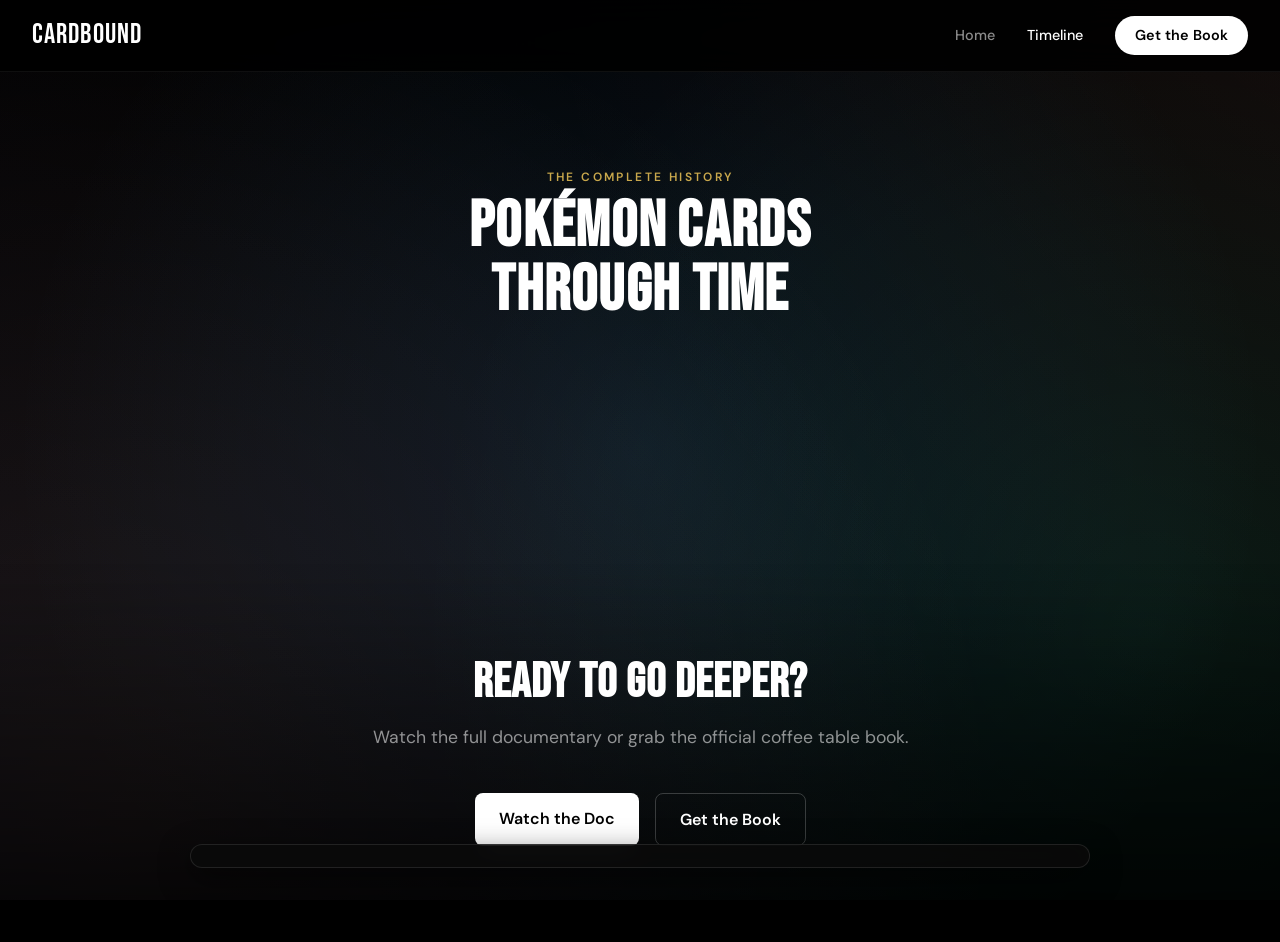
==== timeline.html @ 8494d3e8 "asd" ====
<!DOCTYPE html>
<html lang="en">

<head>
    <meta charset="UTF-8">
    <meta name="viewport" content="width=device-width, initial-scale=1.0">
    <title>Timeline — CardBound</title>
    <link rel="preconnect" href="https://fonts.googleapis.com">
    <link rel="preconnect" href="https://fonts.gstatic.com" crossorigin>
    <link
        href="https://fonts.googleapis.com/css2?family=Bebas+Neue&family=DM+Sans:ital,opsz,wght@0,9..40,300;0,9..40,400;0,9..40,500;0,9..40,600;1,9..40,400&display=swap"
        rel="stylesheet">
    <link rel="stylesheet" href="styles.css?v=9">
</head>

<body class="timeline-page">

    <nav class="site-nav site-nav--solid" id="site-nav">
        <a href="index.html" class="logo">CardBound</a>
        <div class="nav-links">
            <a href="index.html">Home</a>
            <a href="timeline.html" class="active">Timeline</a>
            <a href="index.html#book" class="nav-cta">Get the Book</a>
        </div>
    </nav>

    <main class="vt-main">
        <!-- Holographic Foil Background -->
        <div class="vt-holo-bg"></div>

        <header class="vt-hero">
            <p class="section-label">The Complete History</p>
            <h1 class="section-heading">Pokémon Cards<br>Through Time</h1>
        </header>

        <div class="vt-container">
            <!-- Content Container -->
            <div id="vt-content" class="vt-content">
                <!-- JS will inject Year Groups here -->
            </div>
        </div>

        <section class="vt-outro">
            <div class="section-inner" style="text-align: center;">
                <h2 class="section-heading" style="font-size: 3rem; margin-bottom: 1rem;">Ready to go deeper?</h2>
                <p class="section-desc" style="margin: 0 auto 2.5rem;">Watch the full documentary or grab the official
                    coffee table book.</p>
                <div style="display: flex; gap: 1rem; justify-content: center; flex-wrap: wrap;">
                    <a href="index.html#watch" class="vt-btn vt-btn-primary">Watch the Doc</a>
                    <a href="index.html#book" class="vt-btn vt-btn-ghost">Get the Book</a>
                </div>
            </div>
        </section>

        <!-- Fixed bottom HUD: year strip for quick navigation -->
        <div class="vt-hud" id="vt-hud">
            <div class="vt-year-nav" id="vt-year-strip"></div>
        </div>
    </main>

    <!-- Detail Modal -->
    <div class="vt-modal" id="vt-modal" aria-hidden="true" role="dialog" aria-modal="true">
        <div class="vt-modal-backdrop" id="vt-modal-close-bg"></div>
        <div class="vt-modal-content">
            <button class="vt-modal-close" id="vt-modal-close" aria-label="Close">
                <svg width="24" height="24" viewBox="0 0 24 24" fill="none" stroke="currentColor" stroke-width="2"
                    stroke-linecap="round">
                    <line x1="18" y1="6" x2="6" y2="18" />
                    <line x1="6" y1="6" x2="18" y2="18" />
                </svg>
            </button>
            <div class="vt-modal-body" id="vt-modal-body"></div>
        </div>
    </div>

    <script src="timeline.js?v=9"></script>
</body>

</html>
---- styles.css ----
/* ============================================
   CardBound — Shared Design System
   ============================================ */

:root {
    --bg-dark: #000000;
    --bg-elevated: #111111;
    --bg-card: rgba(255, 255, 255, 0.04);
    --bg-card-hover: rgba(255, 255, 255, 0.08);
    --text-primary: #ffffff;
    --text-muted: rgba(255, 255, 255, 0.55);
    --accent: #ffffff;
    --accent-warm: #c9a84c;
    --accent-warm-dim: rgba(201, 168, 76, 0.14);
    --accent-cool: #5b8fd4;
    --gray-100: #f5f5f5;
    --gray-300: #a3a3a3;
    --gray-500: #737373;
    --gray-700: #404040;
    --gray-900: #171717;
    --font-display: "Bebas Neue", sans-serif;
    --font-body: "DM Sans", -apple-system, BlinkMacSystemFont, sans-serif;
    --nav-height: 72px;
    --ease-out-expo: cubic-bezier(0.16, 1, 0.3, 1);
    --ease-in-out: cubic-bezier(0.65, 0, 0.35, 1);
    --line-offset: calc(5rem + 240px - 33px);
}

@media (max-width: 900px) {
    :root {
        --line-offset: 1rem;
    }
}

*,
*::before,
*::after {
    box-sizing: border-box;
    margin: 0;
    padding: 0;
}

html {
    scroll-behavior: smooth;
}

body {
    font-family: var(--font-body);
    background-color: var(--bg-dark);
    color: var(--text-primary);
    line-height: 1.6;
    overflow-x: hidden;
}

a {
    color: inherit;
    text-decoration: none;
}

img,
video {
    display: block;
    max-width: 100%;
}

/* ---- Navigation ---- */

.site-nav {
    position: fixed;
    top: 0;
    left: 0;
    right: 0;
    z-index: 100;
    height: var(--nav-height);
    padding: 0 2rem;
    display: flex;
    justify-content: space-between;
    align-items: center;
    background: transparent;
    transition: background 0.4s var(--ease-out-expo), backdrop-filter 0.4s;
}

.site-nav.scrolled,
.site-nav--solid {
    background: rgba(0, 0, 0, 0.85);
    backdrop-filter: blur(16px);
    border-bottom: 1px solid rgba(255, 255, 255, 0.06);
}

.logo {
    font-family: var(--font-display);
    font-size: 1.75rem;
    letter-spacing: 0.04em;
    color: var(--text-primary);
    transition: color 0.25s;
}

.logo:hover {
    color: var(--accent-warm);
}

.nav-links {
    display: flex;
    align-items: center;
    gap: 2rem;
}

.nav-links a {
    font-size: 0.9rem;
    font-weight: 500;
    color: var(--text-muted);
    transition: color 0.25s;
}

.nav-links a:hover,
.nav-links a.active {
    color: var(--text-primary);
}

.nav-cta {
    padding: 0.5rem 1.25rem !important;
    background: var(--accent);
    color: var(--bg-dark) !important;
    border-radius: 999px;
    font-weight: 600 !important;
    transition: transform 0.25s var(--ease-out-expo), box-shadow 0.25s !important;
}

.nav-cta:hover {
    transform: translateY(-2px);
    box-shadow: 0 8px 24px rgba(255, 255, 255, 0.15);
    color: var(--bg-dark) !important;
}

/* ---- Shared Section Styles ---- */

.section-inner {
    max-width: 1100px;
    margin: 0 auto;
    padding: 0 2rem;
}

.section-label {
    font-size: 0.75rem;
    font-weight: 600;
    letter-spacing: 0.2em;
    text-transform: uppercase;
    color: var(--accent-warm);
    margin-bottom: 0.75rem;
}

.section-heading {
    font-family: var(--font-display);
    font-size: clamp(2.5rem, 5vw, 4rem);
    letter-spacing: 0.02em;
    line-height: 1;
    margin-bottom: 1rem;
}

.section-desc {
    font-size: 1.1rem;
    color: var(--text-muted);
    max-width: 540px;
    line-height: 1.7;
}

/* ---- Footer ---- */

.site-footer {
    padding: 3rem 2rem;
    text-align: center;
    border-top: 1px solid rgba(255, 255, 255, 0.06);
    color: var(--text-muted);
    font-size: 0.85rem;
}

.footer-disclaimer {
    margin-top: 0.5rem;
    font-size: 0.75rem;
    opacity: 0.6;
}

/* ============================================
   HOME PAGE
   ============================================ */

/* ---- Hero ---- */

.hero {
    position: relative;
    height: 100vh;
    min-height: 600px;
    display: flex;
    align-items: center;
    justify-content: center;
    overflow: hidden;
}

.hero-video-wrap {
    position: absolute;
    inset: 0;
}

.hero-video {
    width: 100%;
    height: 100%;
    object-fit: cover;
}

.hero-video-overlay {
    position: absolute;
    inset: 0;
    background: linear-gradient(to bottom,
            rgba(0, 0, 0, 0.4) 0%,
            rgba(0, 0, 0, 0.55) 50%,
            rgba(0, 0, 0, 0.95) 100%);
}

.hero-content {
    position: relative;
    z-index: 2;
    text-align: center;
    padding: 0 2rem;
    max-width: 900px;
}

.hero-eyebrow {
    font-size: 0.8rem;
    font-weight: 600;
    letter-spacing: 0.25em;
    text-transform: uppercase;
    color: var(--accent-warm);
    margin-bottom: 1.5rem;
    opacity: 0;
    animation: fadeUp 1s var(--ease-out-expo) 0.3s forwards;
}

.hero-title {
    font-family: var(--font-display);
    font-size: clamp(3rem, 10vw, 7rem);
    line-height: 0.95;
    letter-spacing: 0.02em;
    margin-bottom: 1.5rem;
}

.hero-title-line {
    display: block;
    opacity: 0;
    transform: translateY(40px);
    animation: fadeUp 1s var(--ease-out-expo) forwards;
}

.hero-title-line:nth-child(1) {
    animation-delay: 0.5s;
}

.hero-title-line:nth-child(2) {
    animation-delay: 0.65s;
}

.hero-title-line:nth-child(3) {
    animation-delay: 0.8s;
}

.hero-title-accent {
    color: var(--text-primary);
    text-shadow: 0 0 80px rgba(201, 168, 76, 0.25);
}

.hero-title-sub {
    font-size: 0.55em;
    line-height: 1.1;
}


.scroll-hint {
    position: absolute;
    bottom: 2.5rem;
    left: 50%;
    transform: translateX(-50%);
    display: flex;
    flex-direction: column;
    align-items: center;
    gap: 0.75rem;
    color: var(--text-muted);
    font-size: 0.7rem;
    letter-spacing: 0.15em;
    text-transform: uppercase;
    opacity: 0;
    animation: fadeUp 1s var(--ease-out-expo) 1.4s forwards;
}

@keyframes fadeUp {
    to {
        opacity: 1;
        transform: translateY(0);
    }
}

@keyframes scrollPulse {

    0%,
    100% {
        opacity: 0.3;
        transform: scaleY(0.6);
    }

    50% {
        opacity: 1;
        transform: scaleY(1);
    }
}

/* ---- Watch Section ---- */

.watch-section {
    padding: 8rem 0;
    background: var(--bg-dark);
}

.watch-section .section-inner {
    text-align: center;
}

.watch-section .section-desc {
    margin: 0 auto 3.5rem;
}

.watch-buttons {
    display: flex;
    flex-wrap: wrap;
    justify-content: center;
    gap: 1.25rem;
}

.watch-btn {
    display: flex;
    align-items: center;
    gap: 1rem;
    padding: 1.25rem 2rem;
    min-width: 240px;
    background: var(--bg-card);
    border: 1px solid rgba(255, 255, 255, 0.08);
    border-radius: 16px;
    transition: transform 0.35s var(--ease-out-expo), background 0.35s, border-color 0.35s, box-shadow 0.35s, opacity 0.8s var(--ease-out-expo);
    opacity: 0;
    transform: translateY(30px);
}

.watch-btn.visible {
    opacity: 1;
    transform: translateY(0);
}

.watch-btn:hover {
    transform: translateY(-6px) scale(1.02);
    background: var(--bg-card-hover);
    border-color: rgba(255, 255, 255, 0.15);
    box-shadow: 0 20px 40px rgba(0, 0, 0, 0.4);
}

.watch-btn-icon {
    width: 44px;
    height: 44px;
    display: flex;
    align-items: center;
    justify-content: center;
    border-radius: 50%;
    font-size: 0.85rem;
    flex-shrink: 0;
}

.watch-btn-tubi .watch-btn-icon {
    background: #fa541c;
}

.watch-btn-amazon .watch-btn-icon {
    background: #ff9900;
    color: #111;
}

.watch-btn-youtube .watch-btn-icon {
    background: #ff0000;
}

.watch-btn-text {
    display: flex;
    flex-direction: column;
    align-items: flex-start;
    text-align: left;
}

.watch-btn-label {
    font-size: 0.75rem;
    color: var(--text-muted);
    text-transform: uppercase;
    letter-spacing: 0.1em;
}

.watch-btn-platform {
    font-family: var(--font-display);
    font-size: 1.75rem;
    letter-spacing: 0.04em;
    line-height: 1.1;
}

/* ---- Timeline Teaser ---- */

.timeline-teaser {
    position: relative;
    padding: 10rem 0;
    overflow: hidden;
}

.timeline-teaser-bg {
    position: absolute;
    inset: 0;
    background:
        radial-gradient(ellipse 80% 60% at 50% 50%, rgba(201, 168, 76, 0.06) 0%, transparent 70%),
        linear-gradient(135deg, var(--gray-900) 0%, var(--bg-dark) 100%);
}

.timeline-teaser-inner {
    position: relative;
    text-align: center;
}

.timeline-teaser .section-desc {
    margin: 0 auto 2.5rem;
}

.timeline-link {
    display: inline-flex;
    align-items: center;
    gap: 0.75rem;
    padding: 1rem 2.5rem;
    font-family: var(--font-display);
    font-size: 1.5rem;
    letter-spacing: 0.06em;
    color: var(--bg-dark);
    background: var(--accent-warm);
    border-radius: 999px;
    transition: transform 0.35s var(--ease-out-expo), box-shadow 0.35s;
    opacity: 0;
    transform: translateY(20px);
}

.timeline-link.visible {
    opacity: 1;
    transform: translateY(0);
}

.timeline-link:hover {
    transform: translateY(-4px) scale(1.03);
    box-shadow: 0 16px 48px rgba(201, 168, 76, 0.25);
}

.timeline-link svg {
    transition: transform 0.35s var(--ease-out-expo);
}

.timeline-link:hover svg {
    transform: translateX(4px);
}

/* ---- Book Section ---- */

.book-section {
    padding: 8rem 0;
    background: linear-gradient(to bottom, var(--bg-dark), var(--gray-900));
}

.book-inner {
    display: grid;
    grid-template-columns: 1fr 1fr;
    gap: 4rem;
    align-items: center;
}

.book-visual {
    position: relative;
    display: flex;
    justify-content: center;
    perspective: 800px;
}

.book-cover {
    position: relative;
    width: 280px;
    height: 380px;
    transform: rotateY(-8deg) rotateX(4deg);
    transform-style: preserve-3d;
    transition: transform 0.6s var(--ease-out-expo);
}

.book-visual:hover .book-cover {
    transform: rotateY(-4deg) rotateX(2deg) translateY(-8px);
}

.book-cover-spine {
    position: absolute;
    left: -12px;
    top: 0;
    width: 12px;
    height: 100%;
    background: linear-gradient(to right, var(--gray-700), var(--accent-warm));
    border-radius: 2px 0 0 2px;
    transform: rotateY(-90deg);
    transform-origin: right;
}

.book-cover-face {
    width: 100%;
    height: 100%;
    background: linear-gradient(145deg, var(--gray-900) 0%, var(--bg-dark) 100%);
    border: 1px solid rgba(255, 255, 255, 0.2);
    border-radius: 4px 8px 8px 4px;
    display: flex;
    flex-direction: column;
    justify-content: center;
    align-items: center;
    padding: 2rem;
    box-shadow: 20px 20px 60px rgba(0, 0, 0, 0.5);
}

.book-cover-label {
    font-size: 0.65rem;
    letter-spacing: 0.2em;
    text-transform: uppercase;
    color: var(--accent-warm);
    margin-bottom: 1rem;
}

.book-cover-title {
    font-family: var(--font-display);
    font-size: 3rem;
    color: var(--text-primary);
    letter-spacing: 0.04em;
    line-height: 1;
}

.book-cover-sub {
    margin-top: 0.5rem;
    font-size: 0.85rem;
    color: var(--text-muted);
    text-align: center;
}

.book-glow {
    position: absolute;
    width: 300px;
    height: 300px;
    background: radial-gradient(circle, rgba(201, 168, 76, 0.1) 0%, transparent 70%);
    pointer-events: none;
    z-index: -1;
}

.book-features {
    list-style: none;
    margin: 1.5rem 0 2rem;
}

.book-features li {
    position: relative;
    padding-left: 1.5rem;
    margin-bottom: 0.6rem;
    color: var(--text-muted);
    font-size: 0.95rem;
}

.book-features li::before {
    content: "◆";
    position: absolute;
    left: 0;
    color: var(--accent-warm);
    font-size: 0.6rem;
    top: 0.35rem;
}

.book-cta {
    display: inline-flex;
    align-items: center;
    gap: 0.5rem;
    padding: 1rem 2rem;
    background: transparent;
    border: 2px solid var(--accent);
    color: var(--accent);
    border-radius: 999px;
    font-weight: 600;
    font-size: 1rem;
    transition: background 0.3s, color 0.3s, transform 0.35s var(--ease-out-expo);
}

.book-cta:hover {
    background: var(--accent);
    color: var(--bg-dark);
    transform: translateY(-3px);
}

.book-note {
    margin-top: 1rem;
    font-size: 0.75rem;
    color: var(--text-muted);
    opacity: 0.5;
    font-style: italic;
}

/* Reveal animations (home) */
.reveal {
    opacity: 0;
    transform: translateY(40px);
    transition: opacity 0.8s var(--ease-out-expo), transform 0.8s var(--ease-out-expo);
}

.reveal.visible {
    opacity: 1;
    transform: translateY(0);
}


/* ============================================
   VERTICAL TIMELINE PAGE — v10 Rewrite
   ============================================ */

.vt-main {
    background: var(--bg-dark);
    color: var(--text-primary);
    min-height: 100vh;
    padding-top: var(--nav-height);
    position: relative;
}

/* Holographic Foil Background */
.vt-holo-bg {
    position: fixed;
    top: 0; left: 0; right: 0; bottom: 0;
    z-index: 0;
    pointer-events: none;
    background-color: var(--bg-dark);
    overflow: hidden;
}

.vt-holo-bg::before,
.vt-holo-bg::after {
    content: '';
    position: absolute;
    width: 200%;
    height: 200%;
    top: -50%;
    left: -50%;
    background-image: 
        radial-gradient(circle at 50% 50%, rgba(77, 166, 255, 0.12) 0%, transparent 40%),
        radial-gradient(circle at 80% 20%, rgba(255, 107, 107, 0.08) 0%, transparent 35%),
        radial-gradient(circle at 20% 80%, rgba(144, 107, 255, 0.1) 0%, transparent 45%);
    animation: holoSpin 30s linear infinite;
    mix-blend-mode: screen;
}

.vt-holo-bg::after {
    background-image: 
        radial-gradient(circle at 30% 70%, rgba(255, 217, 102, 0.08) 0%, transparent 40%),
        radial-gradient(circle at 70% 60%, rgba(77, 255, 200, 0.1) 0%, transparent 35%);
    animation: holoSpinReverse 25s linear infinite;
}

@keyframes holoSpin {
    0% { transform: rotate(0deg); }
    100% { transform: rotate(360deg); }
}

@keyframes holoSpinReverse {
    0% { transform: rotate(360deg); }
    100% { transform: rotate(0deg); }
}

.vt-hero {
    text-align: center;
    padding: 6rem 1rem 4rem;
    position: relative;
    z-index: 1;
}

.vt-hero .section-label {
    margin-bottom: 0.5rem;
}

.vt-hero .section-heading {
    margin-bottom: 1rem;
}

.vt-container {
    max-width: 1200px;
    margin: 0 auto;
    position: relative;
    padding-bottom: 8rem;
    padding-top: 2rem;
}

/* ---- Timeline Layout: Sticky Rail ---- */
.vt-content {
    display: flex;
    flex-direction: column;
    gap: 8rem;
    position: relative;
    z-index: 1;
    padding: 0 1rem;
}

.vt-content::before {
    content: '';
    position: absolute;
    left: calc(1rem + 240px + 2rem);
    top: 0;
    bottom: 0;
    width: 6px;
    background: var(--accent-cool);
    border-radius: 10px;
    box-shadow: 0 0 12px rgba(91, 143, 212, 0.6);
    opacity: 0.7;
}

@media (max-width: 900px) {
    .vt-content::before {
        display: none;
    }
}

.vt-year-section {
    display: grid;
    grid-template-columns: 240px 1fr;
    gap: 4rem;
    position: relative;
}

@media (max-width: 900px) {
    .vt-year-section {
        grid-template-columns: 1fr;
        gap: 2rem;
    }
}

.vt-year-rail {
    position: relative;
}

.vt-year-sticky {
    position: sticky;
    top: calc(var(--nav-height) + 40px);
    display: inline-flex;
    align-items: center;
}

.vt-year-title {
    font-family: var(--font-display);
    font-size: clamp(4rem, 8vw, 6rem);
    color: var(--accent-warm);
    line-height: 1;
    margin: 0;
    text-shadow: 0 0 30px rgba(201, 168, 76, 0.2);
}

@media (max-width: 900px) {
    .vt-year-sticky {
        top: var(--nav-height);
        background: rgba(0, 0, 0, 0.85);
        backdrop-filter: blur(12px);
        -webkit-backdrop-filter: blur(12px);
        padding: 1rem 0;
        width: 100%;
        z-index: 10;
        border-bottom: 1px solid rgba(255, 255, 255, 0.1);
    }

    .vt-year-title {
        font-size: 3rem;
    }
}

.vt-events-list {
    display: flex;
    flex-direction: column;
    gap: 2.5rem;
    position: relative;
}

.vt-event-row {
    position: relative;
    display: flex;
    flex-direction: column;
    gap: 0.75rem;
}

.vt-event-date-col {
    padding-bottom: 0.25rem;
}

.vt-event-date {
    display: inline-block;
    color: var(--text-primary);
    font-size: 0.85rem;
    font-weight: 600;
    letter-spacing: 0.15em;
    text-transform: uppercase;
    background: rgba(255, 255, 255, 0.1);
    padding: 0.35rem 0.85rem;
    border-radius: 999px;
    border: 1px solid rgba(255, 255, 255, 0.15);
}

.vt-event-card-col {
    position: relative;
}

/* Event Connector Dot */
.vt-event-row::before {
    content: '';
    position: absolute;
    left: calc(-2rem - 4px);
    /* Align with the 6px line (center is at -2rem + 3px) */
    top: 0.9rem;
    width: 14px;
    height: 14px;
    background: var(--bg-dark);
    border: 3px solid var(--accent-cool);
    border-radius: 50%;
    z-index: 2;
    transition: all 0.3s var(--ease-out-expo);
    box-shadow: 0 0 10px var(--accent-cool);
}

.vt-event-row:hover::before {
    background: var(--accent-cool);
    box-shadow: 0 0 15px var(--accent-cool);
    transform: scale(1.3);
}

@media (max-width: 900px) {
    .vt-event-row::before {
        display: block;
        left: calc(-2rem + 1rem - 4px);
    }
}

/* The Card */
.vt-card {
    background: transparent;
    border: none;
    padding: 0;
    transition: all 0.4s var(--ease-out-expo);
    cursor: pointer;
    display: flex;
    align-items: flex-start;
    gap: 2rem;
}

.vt-card:hover {
    transform: translateX(10px);
}

.vt-card-icon {
    font-size: 3.5rem;
    flex-shrink: 0;
    transition: transform 0.4s var(--ease-out-expo);
    line-height: 1;
}

.vt-card:hover .vt-card-icon {
    transform: scale(1.1) rotate(5deg);
}

.vt-card-info {
    display: flex;
    flex-direction: column;
    width: 100%;
    max-width: 500px;
}

.vt-card-title {
    font-family: var(--font-display);
    font-size: 2.2rem;
    margin: 0 0 0.25rem 0;
    color: #fff;
    line-height: 1.1;
}

.vt-card-tag {
    color: var(--accent-warm);
    font-size: 0.75rem;
    text-transform: uppercase;
    letter-spacing: 0.1em;
    font-weight: 600;
    margin-bottom: 0.75rem;
}

.vt-card-desc {
    color: var(--text-muted);
    line-height: 1.6;
    font-size: 1.05rem;
    margin: 0;
    display: -webkit-box;
    -webkit-line-clamp: 3;
    -webkit-box-orient: vertical;
    overflow: hidden;
}

.vt-outro {
    padding: 6rem 1rem;
    position: relative;
    z-index: 2;
    background: linear-gradient(to top, rgba(0, 0, 0, 0.8), transparent);
}

.vt-btn {
    display: inline-block;
    padding: 0.8rem 1.5rem;
    border-radius: 8px;
    font-weight: 600;
    text-decoration: none;
    transition: all 0.3s;
}

.vt-btn-primary {
    background: #fff;
    color: #000;
}

.vt-btn-primary:hover {
    background: var(--accent-warm);
}

.vt-btn-ghost {
    background: transparent;
    color: #fff;
    border: 1px solid rgba(255, 255, 255, 0.2);
}

.vt-btn-ghost:hover {
    background: rgba(255, 255, 255, 0.1);
}

/* Modals */
.vt-modal {
    position: fixed;
    top: 0;
    left: 0;
    right: 0;
    bottom: 0;
    z-index: 1000;
    display: flex;
    align-items: center;
    justify-content: center;
    opacity: 0;
    pointer-events: none;
    transition: opacity 0.4s;
}

.vt-modal.open {
    opacity: 1;
    pointer-events: auto;
}

.vt-modal-backdrop {
    position: absolute;
    top: 0;
    left: 0;
    right: 0;
    bottom: 0;
    background: rgba(0, 0, 0, 0.8);
    backdrop-filter: blur(15px);
    -webkit-backdrop-filter: blur(15px);
}

.vt-modal-content {
    position: relative;
    background: var(--bg-dark);
    border: 1px solid rgba(255, 255, 255, 0.1);
    border-radius: 20px;
    width: 90%;
    max-width: 800px;
    max-height: 90vh;
    overflow-y: auto;
    padding: 3rem;
    box-shadow: 0 25px 50px rgba(0, 0, 0, 0.5);
    transform: scale(0.95) translateY(20px);
    transition: all 0.4s var(--ease-out-expo);
}

.vt-modal.open .vt-modal-content {
    transform: scale(1) translateY(0);
}

.vt-modal-close {
    position: absolute;
    top: 1.5rem;
    right: 1.5rem;
    background: rgba(255, 255, 255, 0.1);
    border: none;
    color: #fff;
    width: 40px;
    height: 40px;
    border-radius: 50%;
    display: flex;
    align-items: center;
    justify-content: center;
    cursor: pointer;
    transition: all 0.3s;
}

.vt-modal-close:hover {
    background: rgba(255, 255, 255, 0.2);
    transform: rotate(90deg);
}

.vt-modal-body {
    display: flex;
    flex-direction: column;
    gap: 2rem;
}

/* Modal inner grid (similar to old timeline) */
.vt-modal-grid {
    display: grid;
    grid-template-columns: 340px 1fr;
    gap: 4rem;
    align-items: center;
}

.vt-modal-icon-wrap {
    display: flex;
    align-items: center;
    justify-content: center;
    height: 100%;
}

.vt-modal-icon-wrap .icon {
    font-size: 5rem;
    margin-bottom: 1rem;
}

.vt-modal-icon-wrap .tag {
    background: rgba(255, 255, 255, 0.1);
    padding: 0.3rem 0.8rem;
    border-radius: 20px;
    font-size: 0.8rem;
    text-transform: uppercase;
    letter-spacing: 0.1em;
}

.vt-modal-info .date {
    color: var(--accent-cool);
    font-size: 0.9rem;
    text-transform: uppercase;
    letter-spacing: 0.15em;
    font-weight: 600;
    margin-bottom: 0.5rem;
}

.vt-modal-info .title {
    font-family: var(--font-display);
    font-size: 3rem;
    line-height: 1.1;
    margin: 0 0 1.5rem 0;
}

.vt-modal-info .desc {
    color: var(--text-muted);
    line-height: 1.7;
    font-size: 1.1rem;
    margin-bottom: 2rem;
}

.vt-modal-meta {
    list-style: none;
    padding: 1.5rem;
    margin: 0;
    background: rgba(255, 255, 255, 0.03);
    border-radius: 12px;
    display: grid;
    grid-template-columns: 1fr 1fr;
    gap: 1rem;
}

.vt-meta-item {
    display: flex;
    flex-direction: column;
    gap: 0.3rem;
}

.vt-meta-label {
    font-size: 0.75rem;
    color: rgba(255, 255, 255, 0.5);
    text-transform: uppercase;
    letter-spacing: 0.1em;
}

.vt-meta-value {
    color: #fff;
    font-weight: 500;
    font-size: 0.95rem;
}

/* ---- Responsive styles ---- */
@media (max-width: 992px) {
    .vt-events-grid {
        gap: 2rem;
    }

    .vt-modal-grid {
        grid-template-columns: 1fr;
        gap: 2rem;
    }

    .vt-modal-icon-wrap {
        padding: 2rem;
        flex-direction: row;
        gap: 1.5rem;
        justify-content: flex-start;
    }

    .vt-modal-icon-wrap .icon {
        margin-bottom: 0;
        font-size: 3rem;
    }
}

@media (max-width: 768px) {
    .vt-container {
        padding-bottom: 4rem;
    }

    .vt-line {
        left: 2rem;
    }

    .vt-events-grid {
        grid-template-columns: 1fr;
        row-gap: 2rem;
    }

    .vt-card-wrapper:nth-child(n) {
        justify-self: start;
        grid-column: 1;
        padding-left: 4rem;
    }

    .vt-card-wrapper:nth-child(n)::after {
        left: 2rem;
        right: auto;
        width: 2rem;
    }

    .vt-card-wrapper:nth-child(n)::before {
        left: calc(2rem - 7px);
        right: auto;
    }

    .vt-year-header {
        align-self: flex-start;
        margin-left: 0.5rem;
        font-size: 1.8rem;
    }

    .vt-card {
        flex-direction: column;
        gap: 1rem;
        padding: 1.25rem;
    }

    .vt-modal-content {
        padding: 1.5rem;
    }

    .vt-modal-info .title {
        font-size: 2rem;
    }

    .vt-modal-meta {
        grid-template-columns: 1fr;
    }
}

@media (prefers-reduced-motion: reduce) {

    *,
    *::before,
    *::after {
        animation-duration: 0.01ms !important;
        animation-iteration-count: 1 !important;
        transition-duration: 0.01ms !important;
    }

    html {
        scroll-behavior: auto;
    }
}

/* HUD Year Navigation */
.vt-hud {
    position: fixed;
    bottom: 2rem;
    left: 50%;
    transform: translateX(-50%);
    z-index: 100;
    background: rgba(10, 10, 10, 0.85);
    backdrop-filter: blur(12px);
    -webkit-backdrop-filter: blur(12px);
    padding: 0.5rem;
    border-radius: 50px;
    border: 1px solid rgba(255, 255, 255, 0.1);
    box-shadow: 0 10px 30px rgba(0, 0, 0, 0.6);
    width: 93%;
    max-width: 900px;
    display: flex;
    justify-content: center;
}

.vt-year-nav {
    display: flex;
    gap: 0.5rem;
    overflow-x: auto;
    scrollbar-width: none;
    -ms-overflow-style: none;
    padding: 0.2rem;
    scroll-behavior: smooth;
}

.vt-year-nav::-webkit-scrollbar {
    display: none;
}

.vt-year-btn {
    background: transparent;
    border: none;
    color: var(--text-muted);
    font-family: var(--font-display);
    font-size: 1.1rem;
    padding: 0.5rem 1rem;
    border-radius: 20px;
    cursor: pointer;
    transition: all 0.3s;
    white-space: nowrap;
}

.vt-year-btn:hover {
    color: #fff;
    background: rgba(255, 255, 255, 0.1);
}

.vt-year-btn.active {
    background: var(--accent-cool);
    color: var(--bg-dark);
    font-weight: 600;
}

@media (max-width: 768px) {
    .vt-hud {
        bottom: 1rem;
        width: 95%;
        justify-content: flex-start;
    }

    .vt-year-btn {
        font-size: 1rem;
        padding: 0.4rem 0.8rem;
    }
}
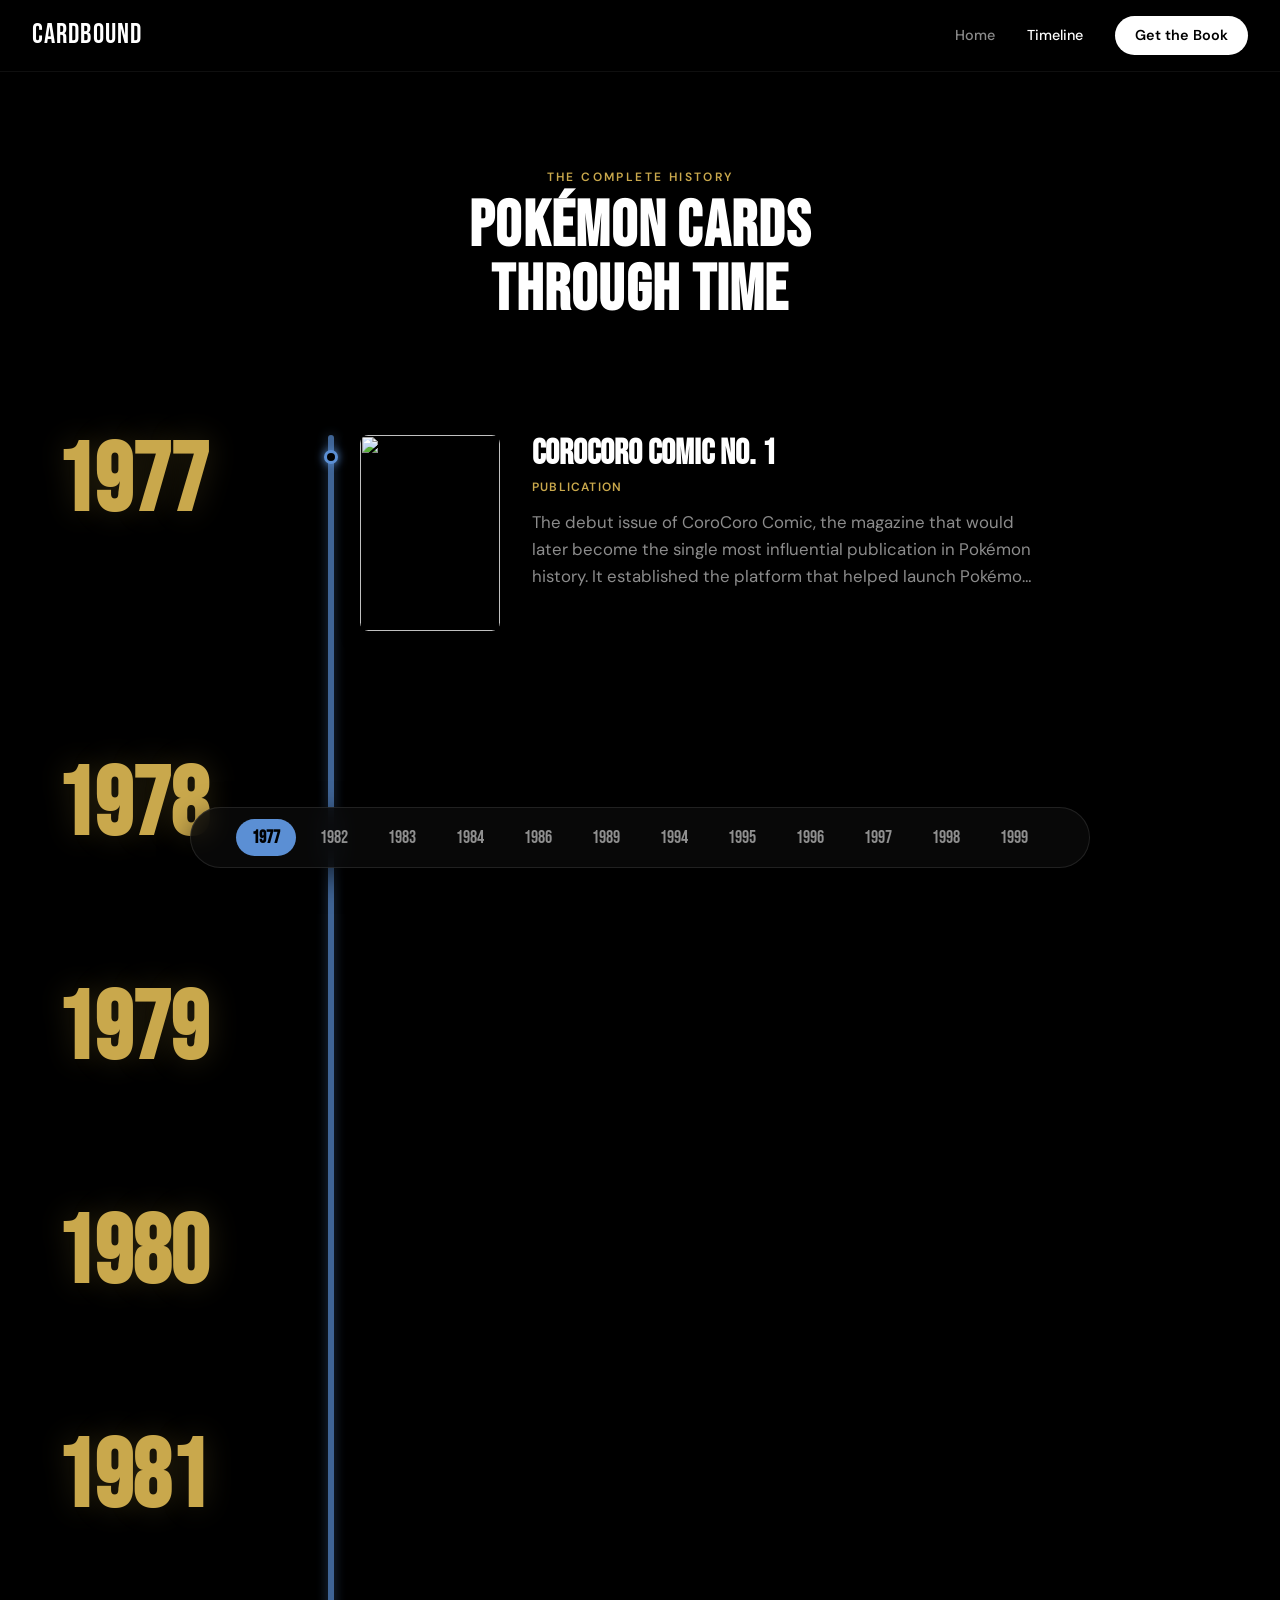
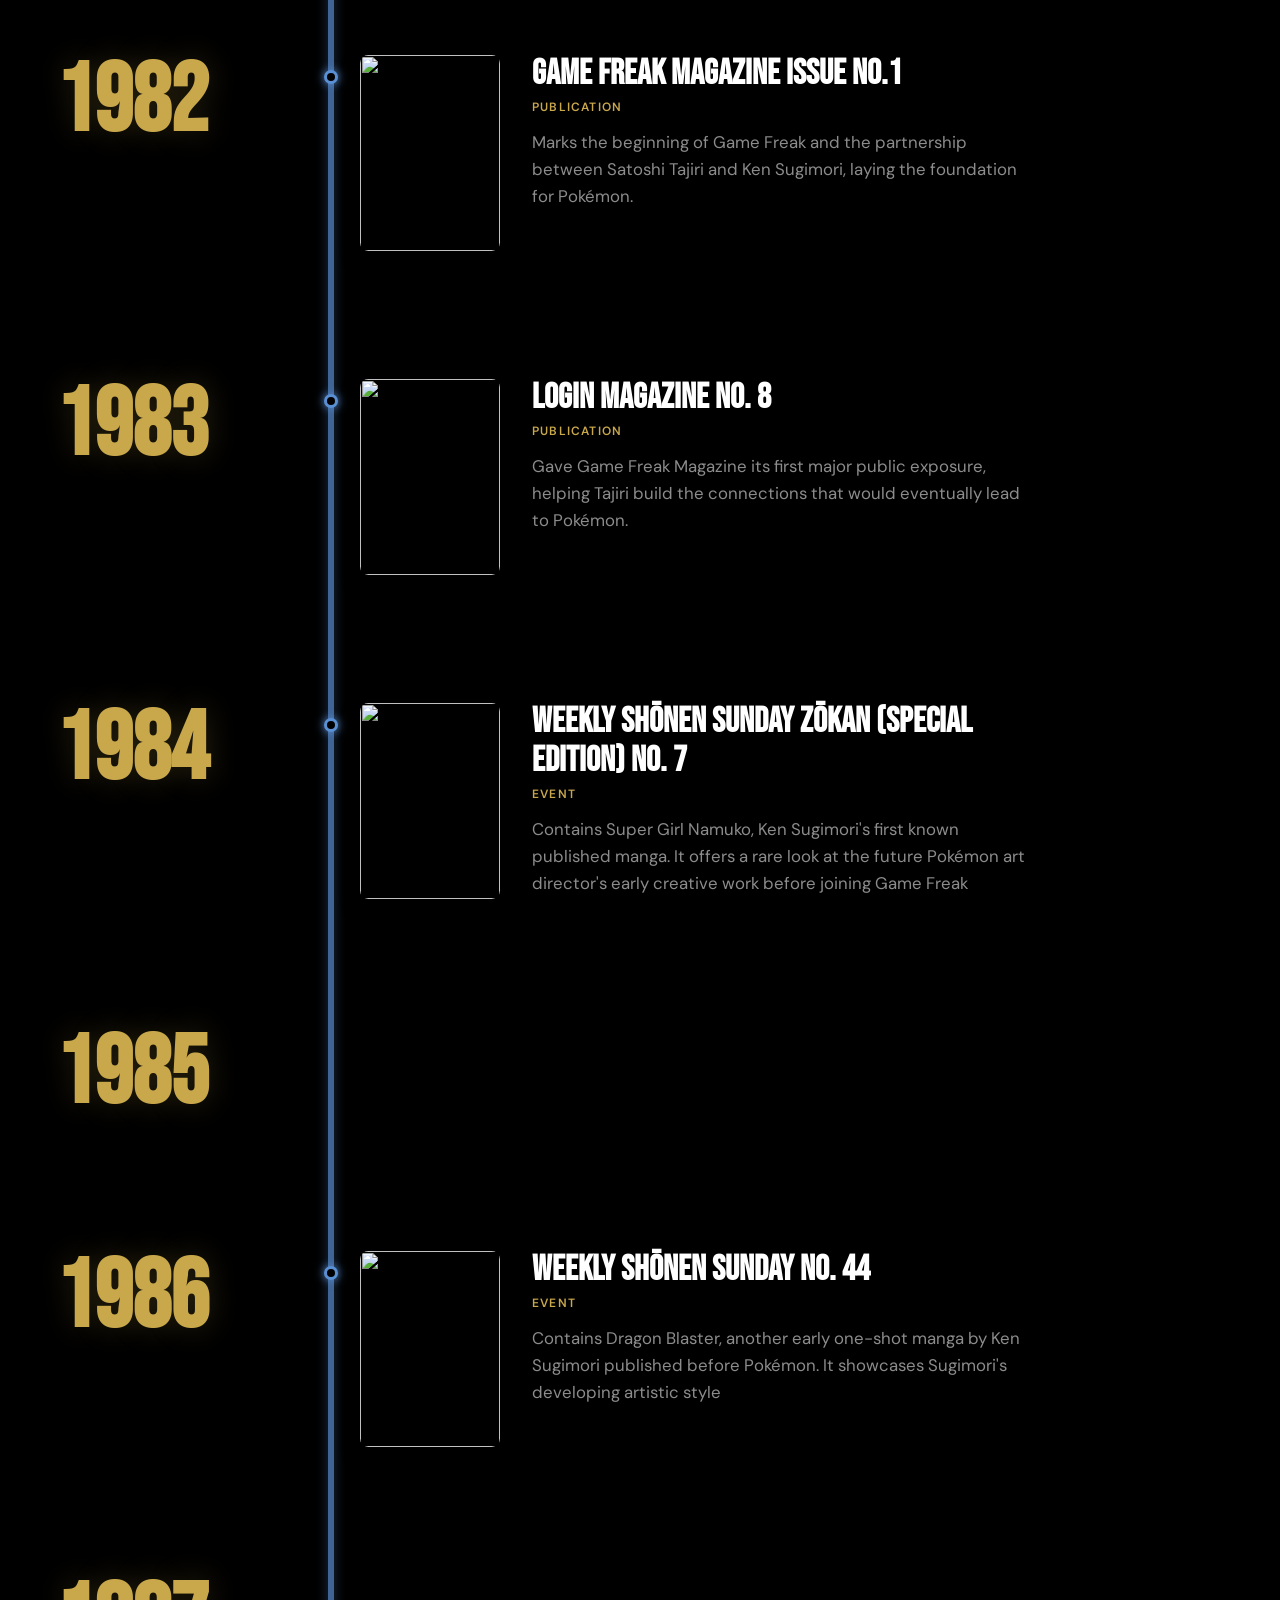
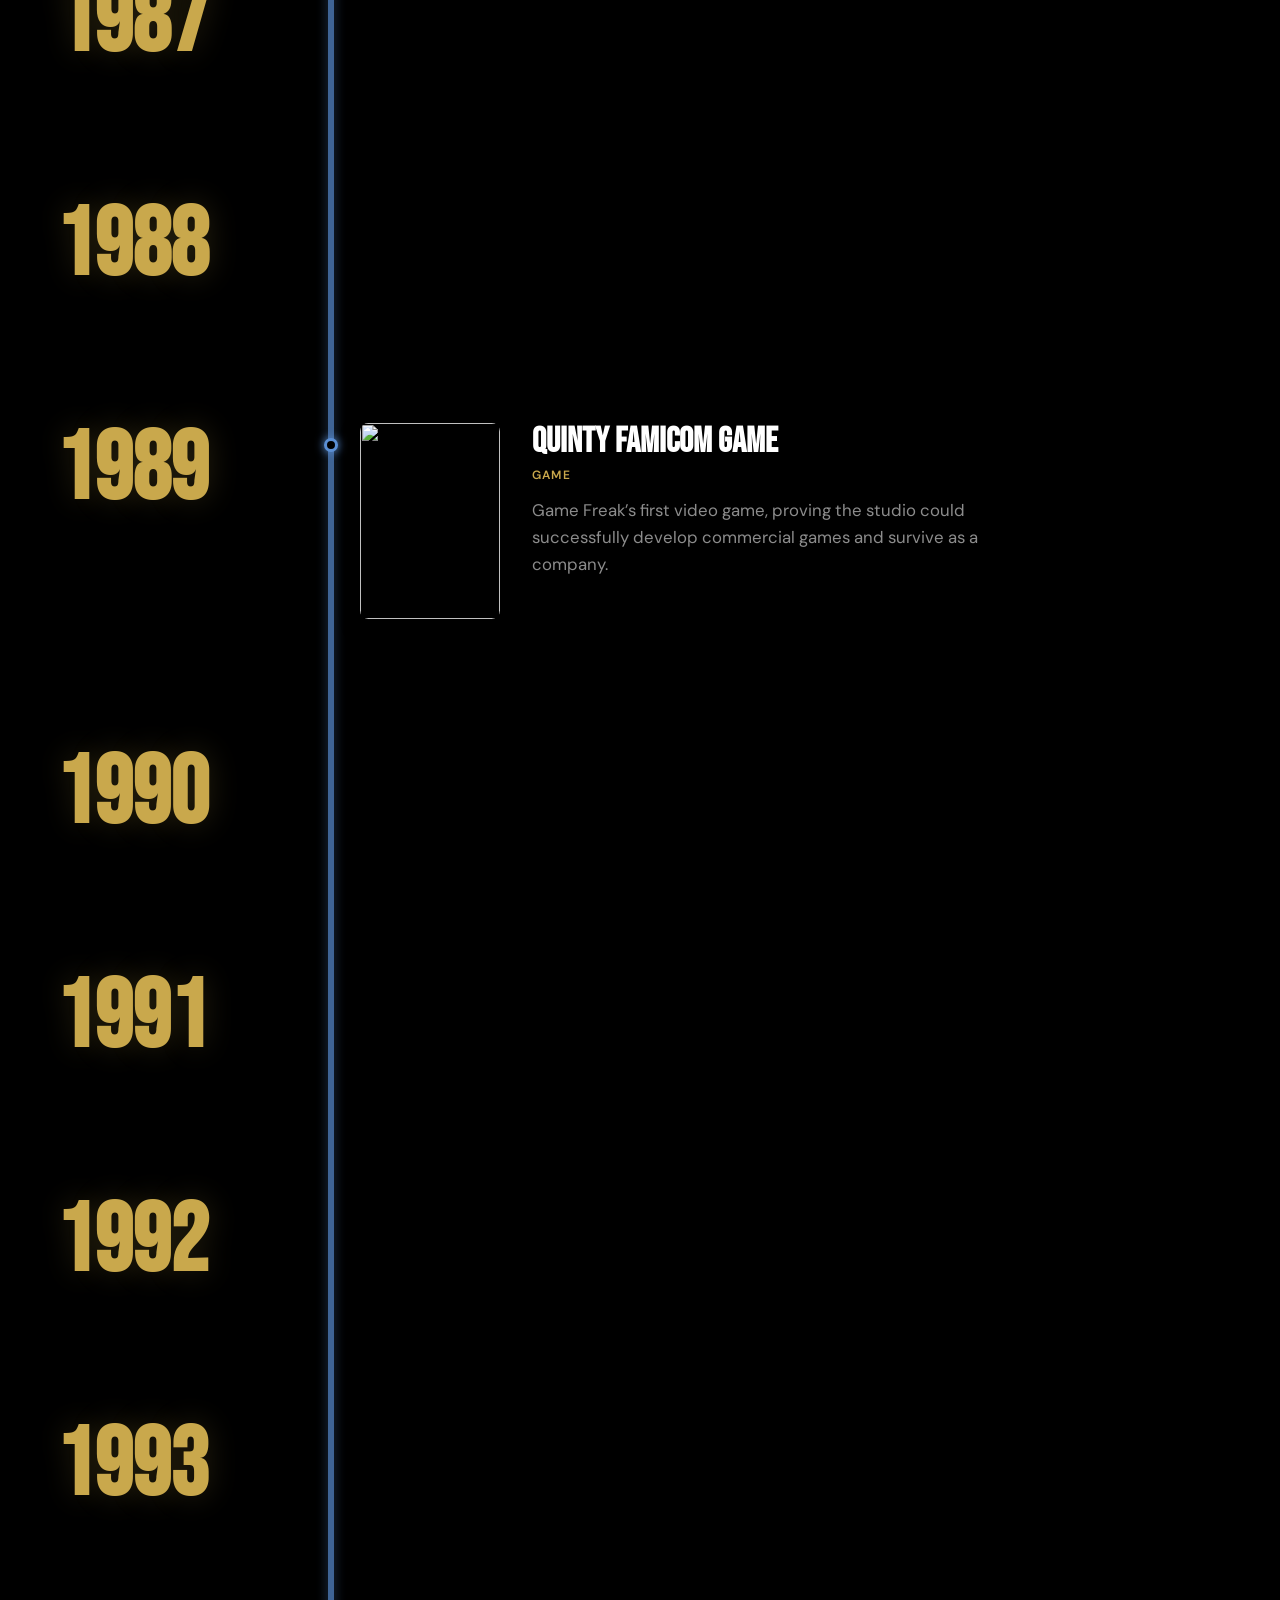
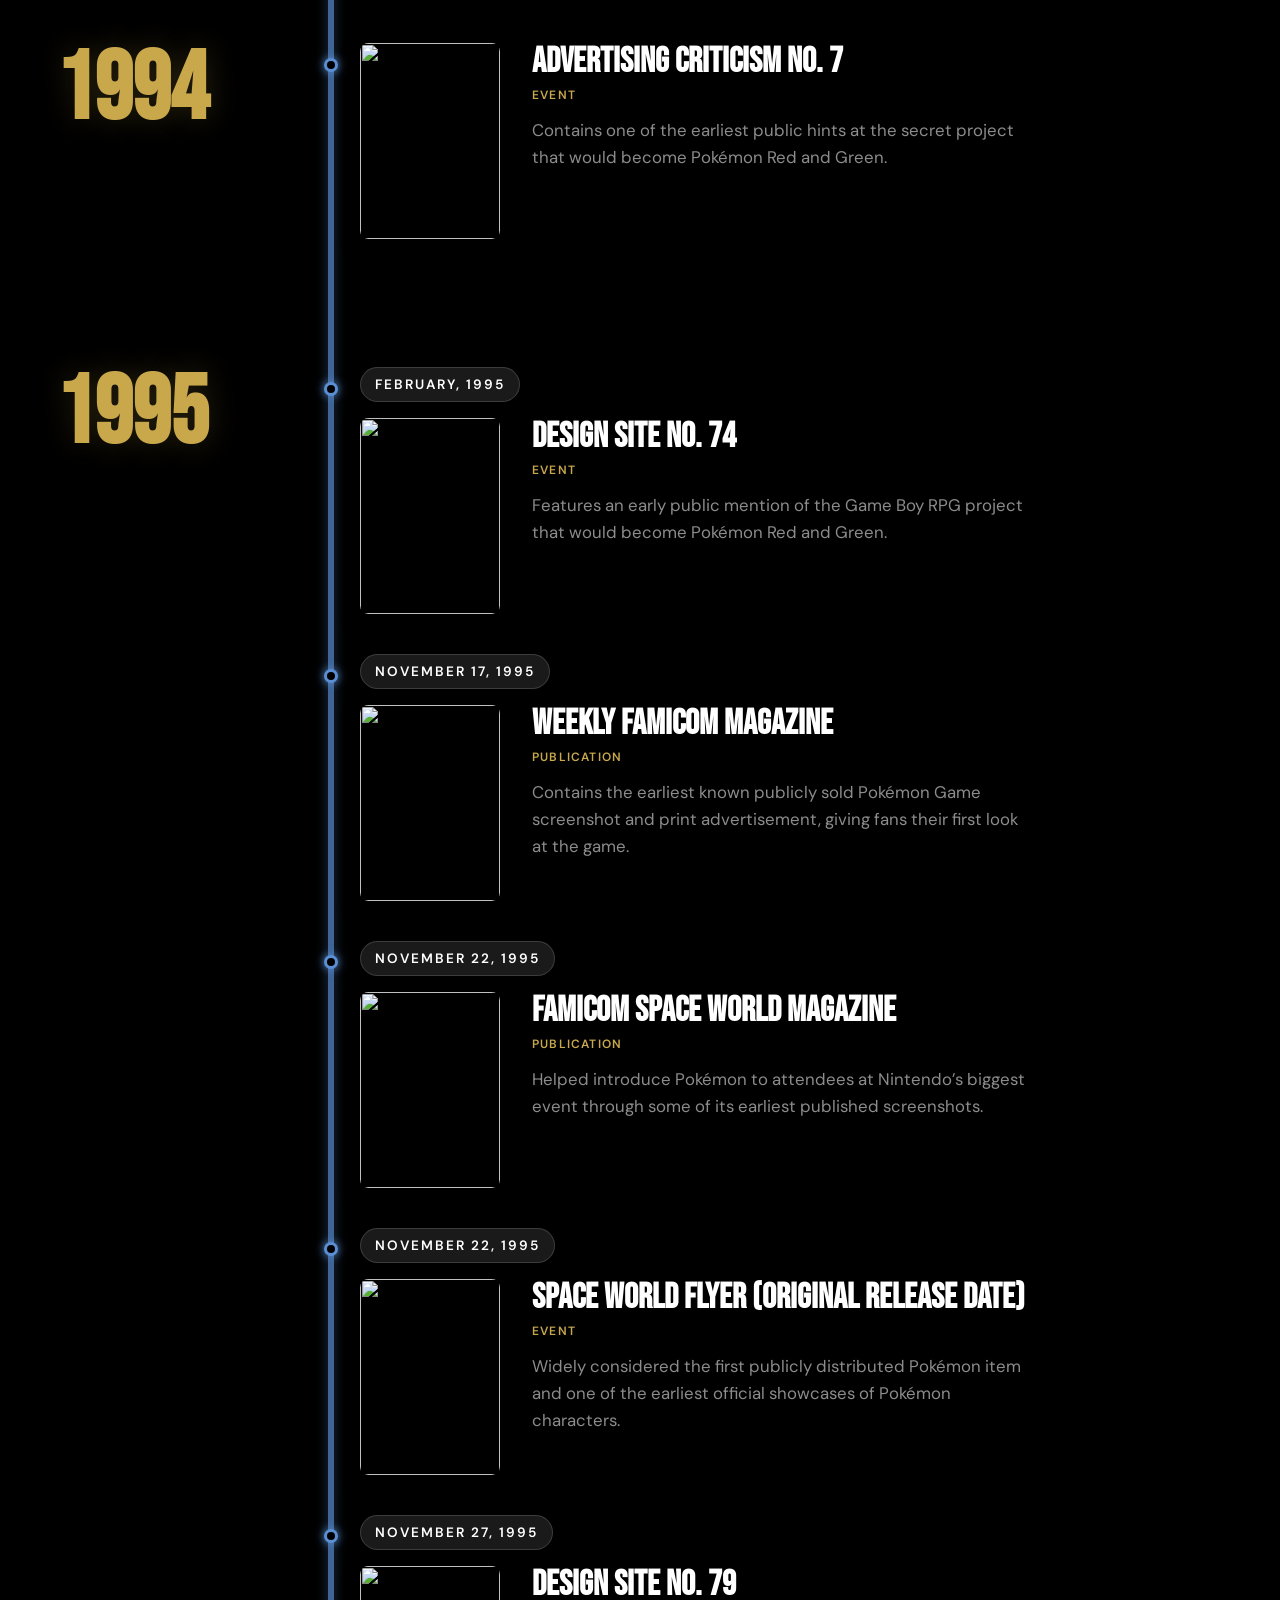
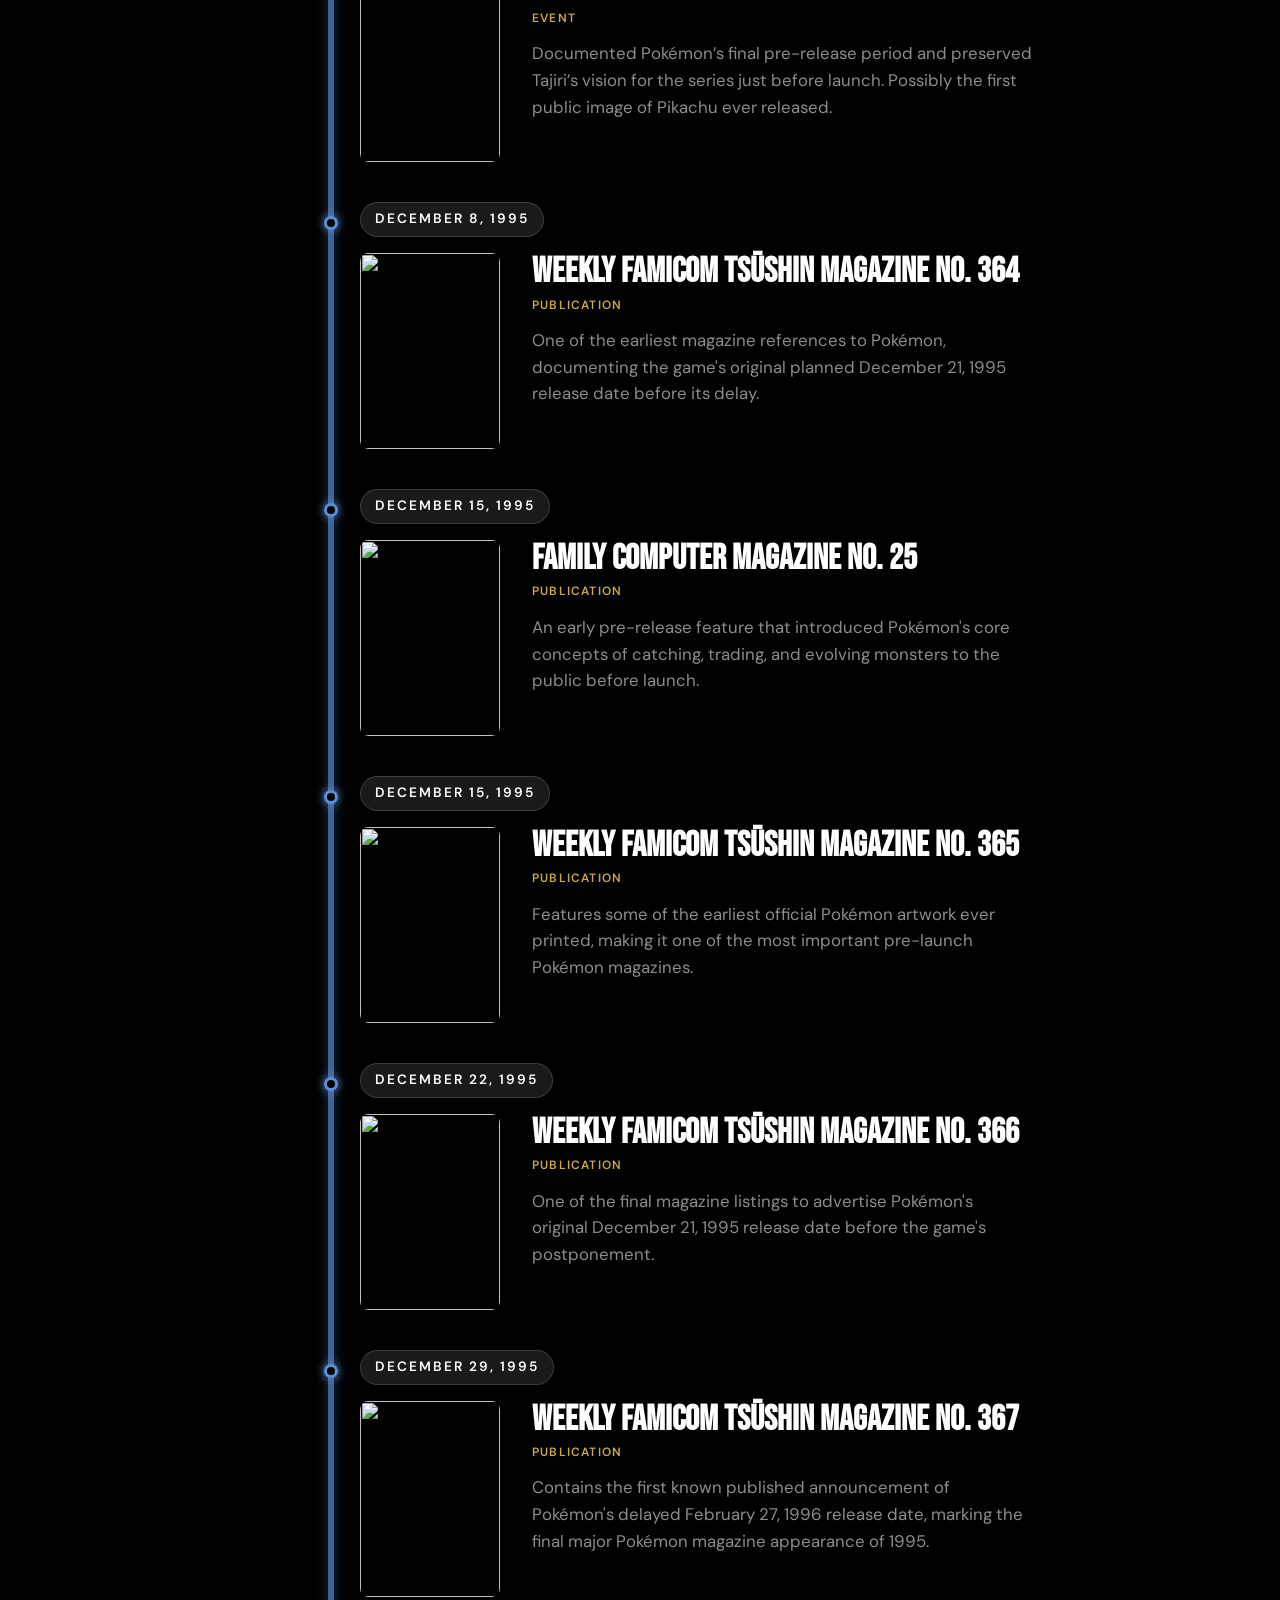
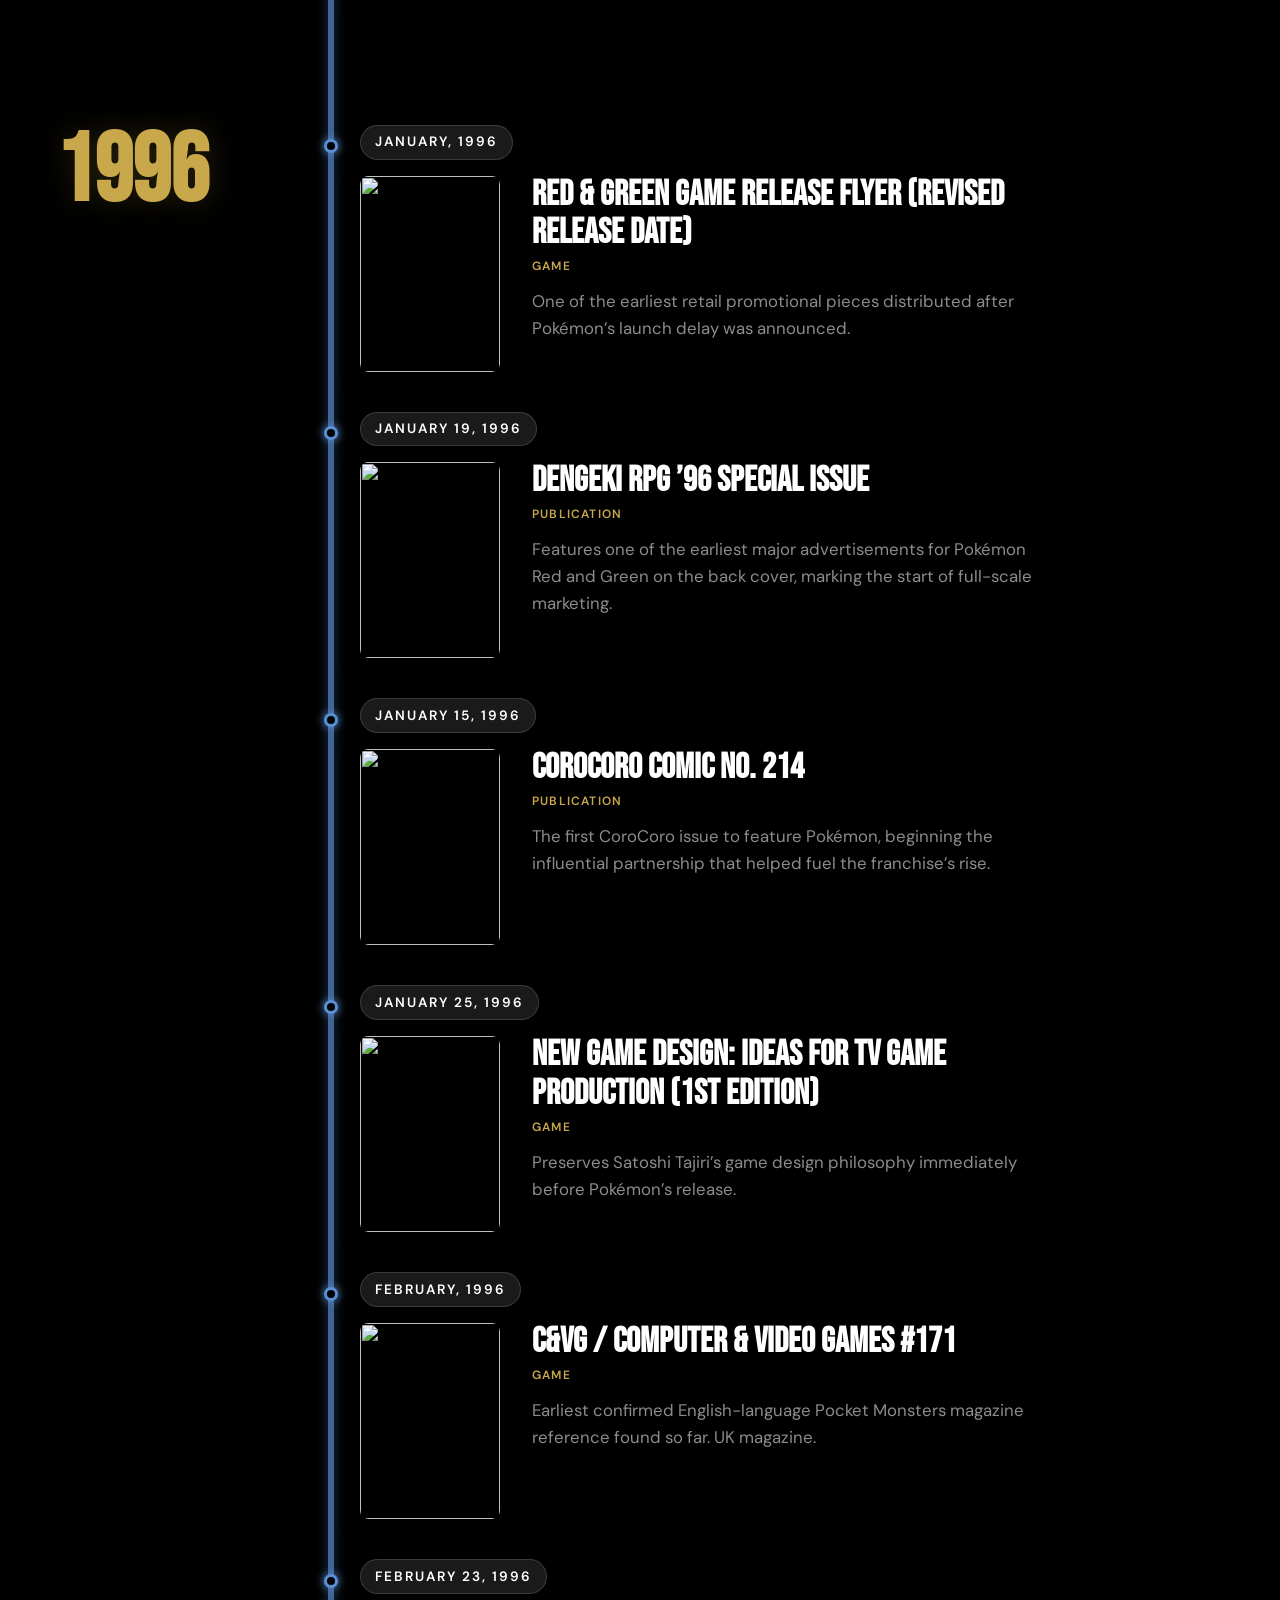
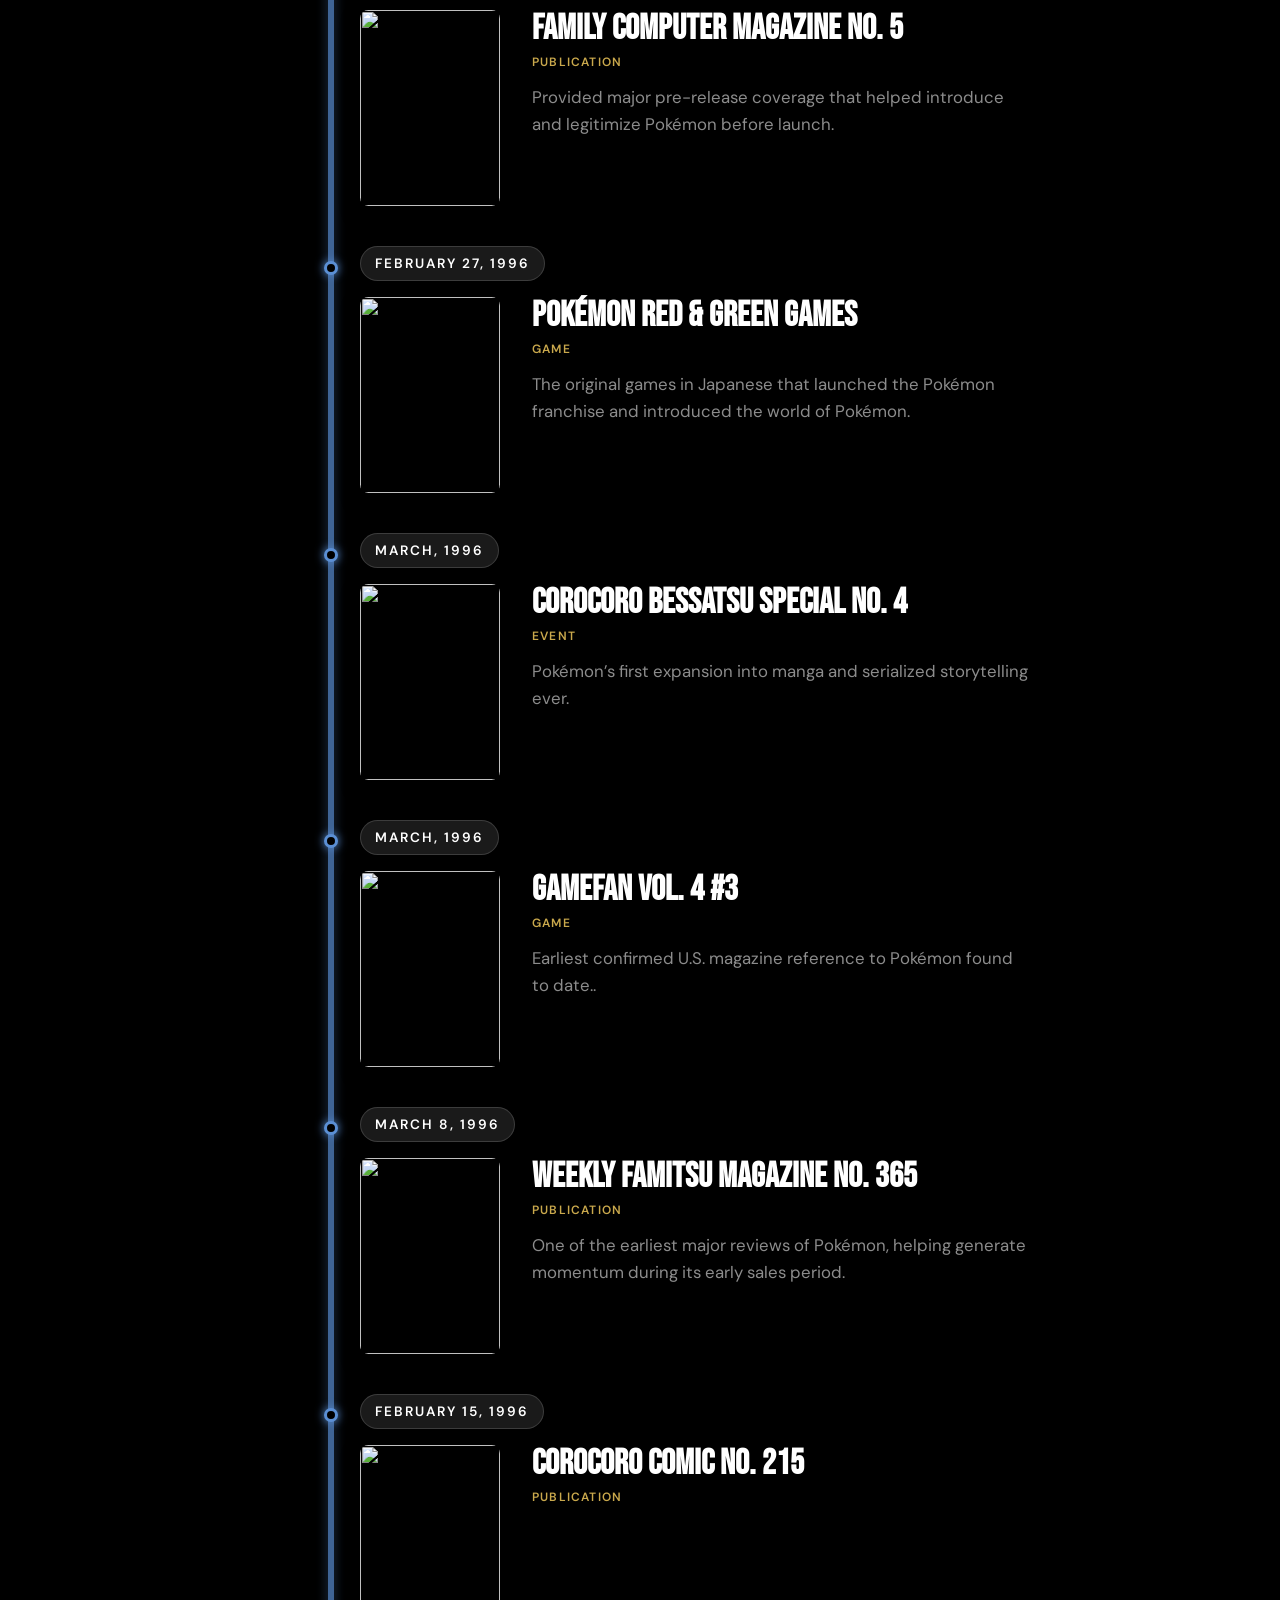
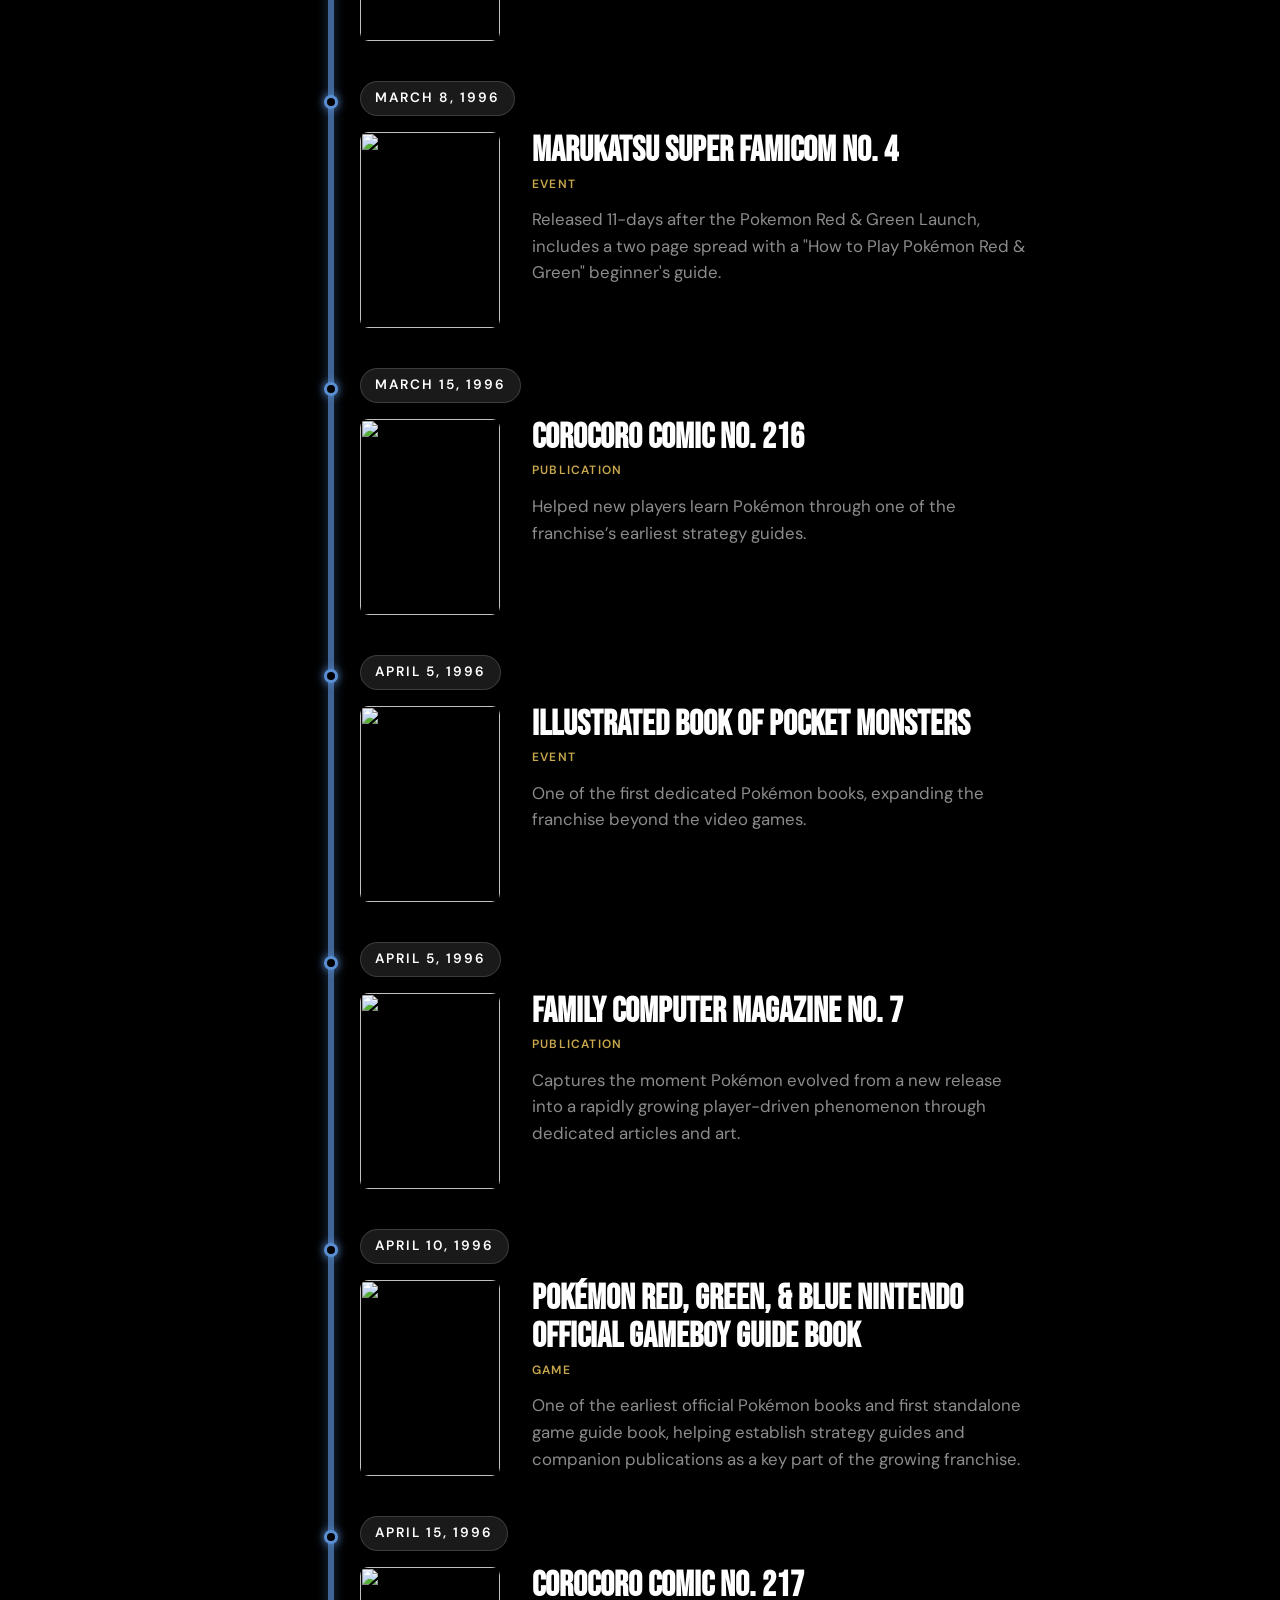
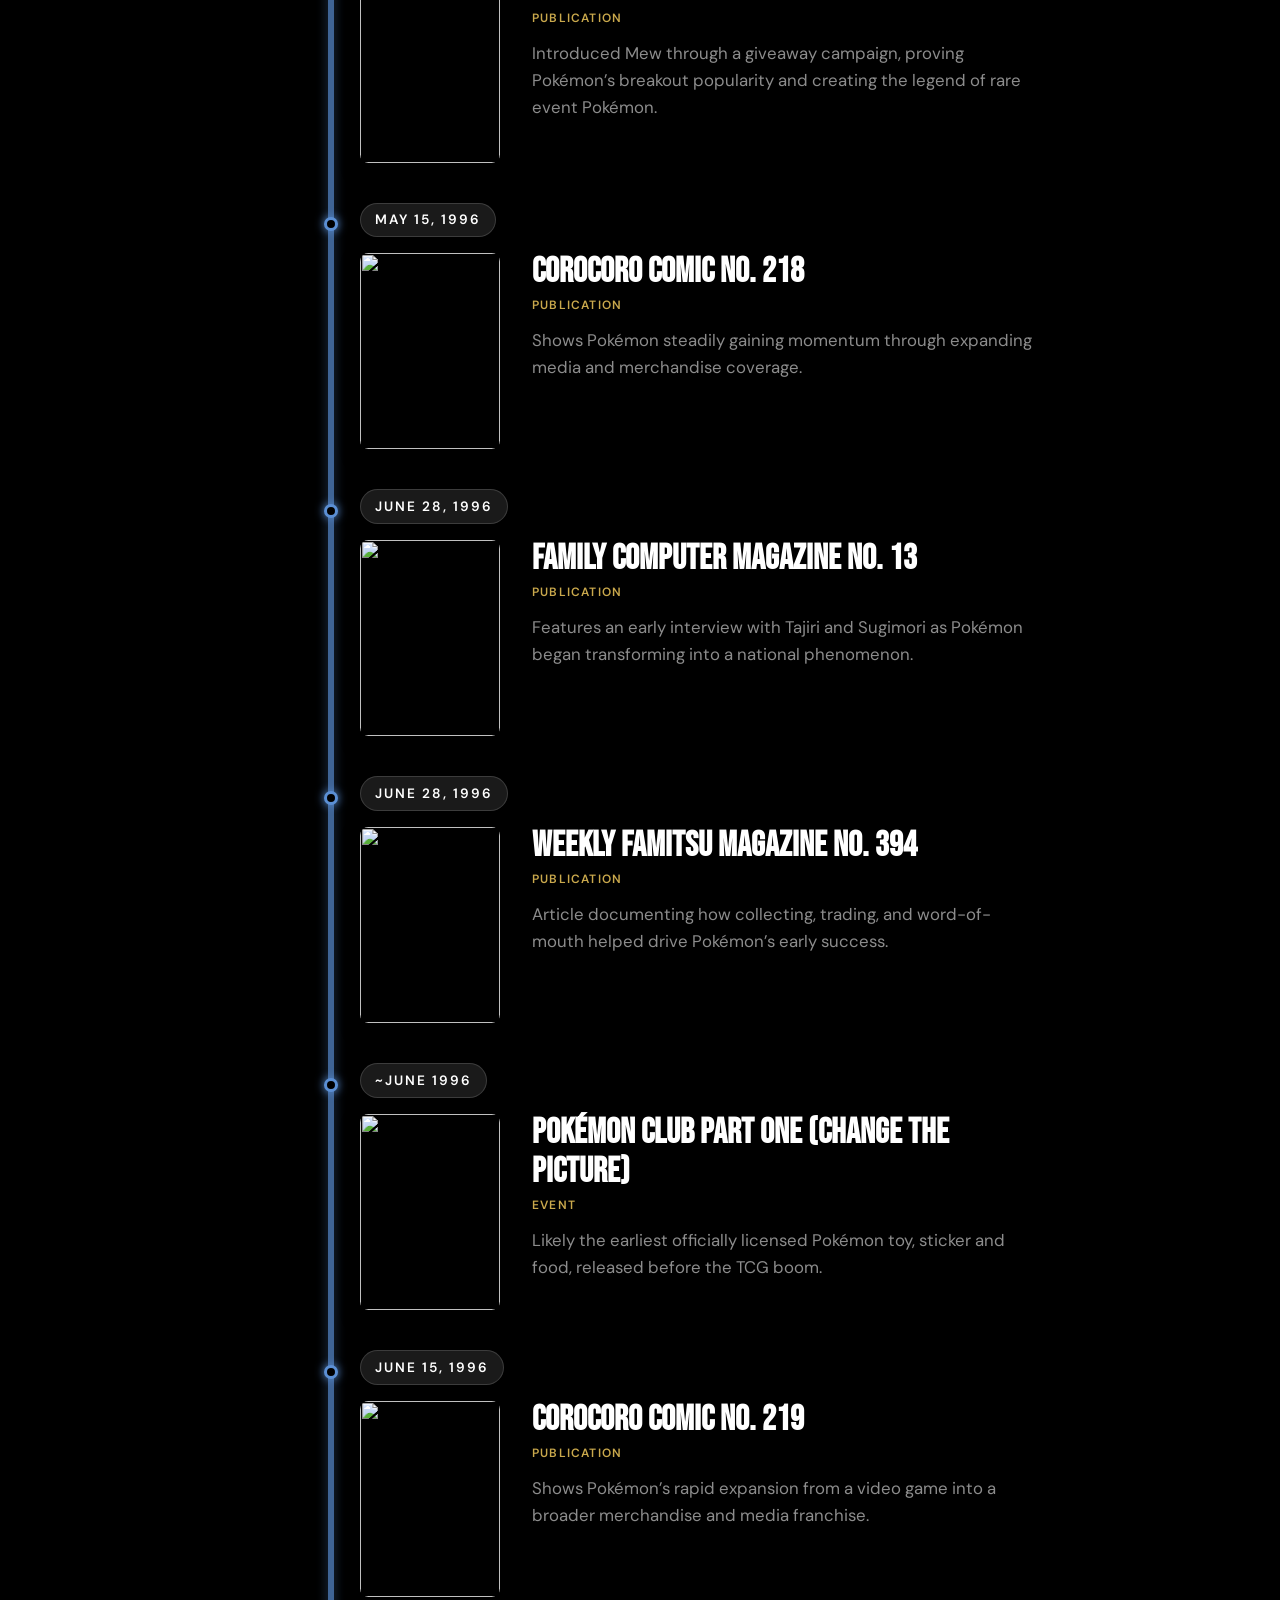
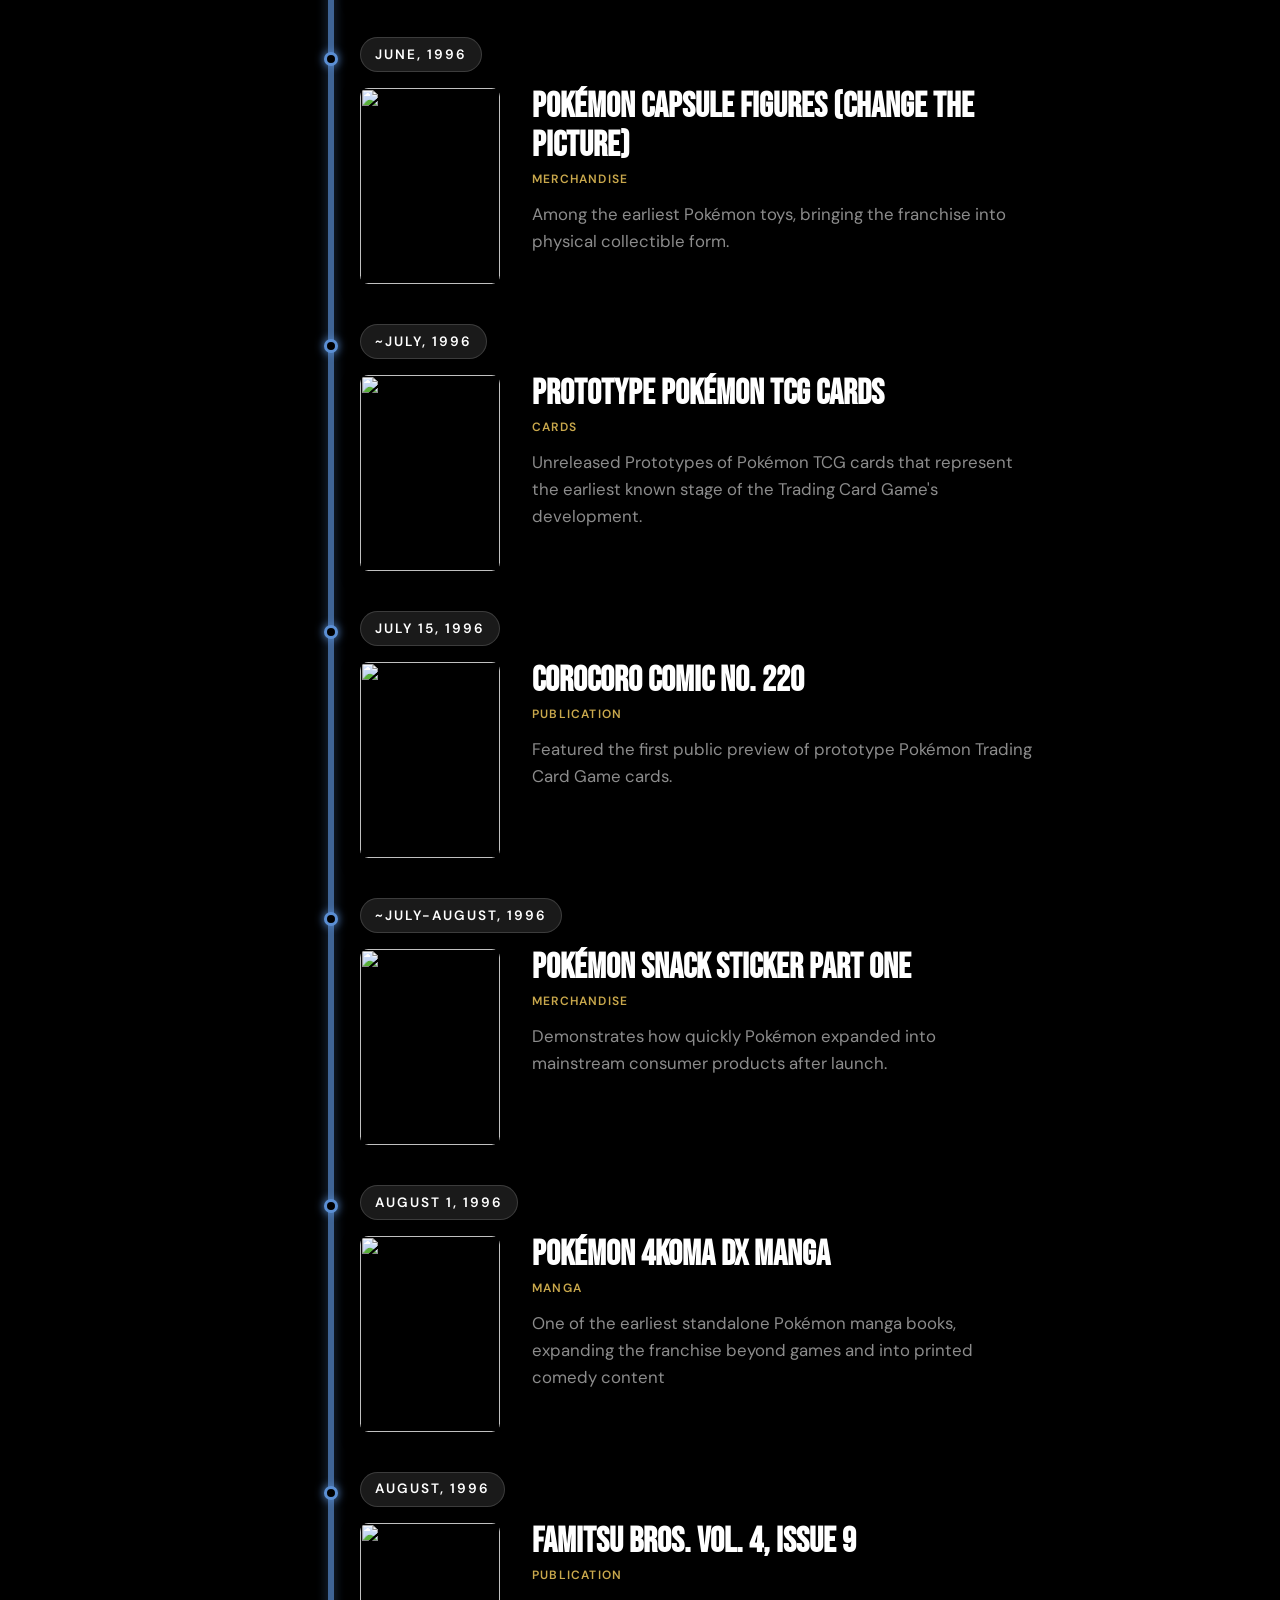
==== commit a6ee4c91: "asd" ====
--- a/timeline.html
+++ b/timeline.html
@@ -25,9 +25,6 @@
     </nav>
 
     <main class="vt-main">
-        <!-- Holographic Foil Background -->
-        <div class="vt-holo-bg"></div>
-
         <header class="vt-hero">
             <p class="section-label">The Complete History</p>
             <h1 class="section-heading">Pokémon Cards<br>Through Time</h1>
@@ -73,6 +70,7 @@
         </div>
     </div>
 
+    <script src="bg-video.js"></script>
     <script src="timeline.js?v=9"></script>
 </body>
 
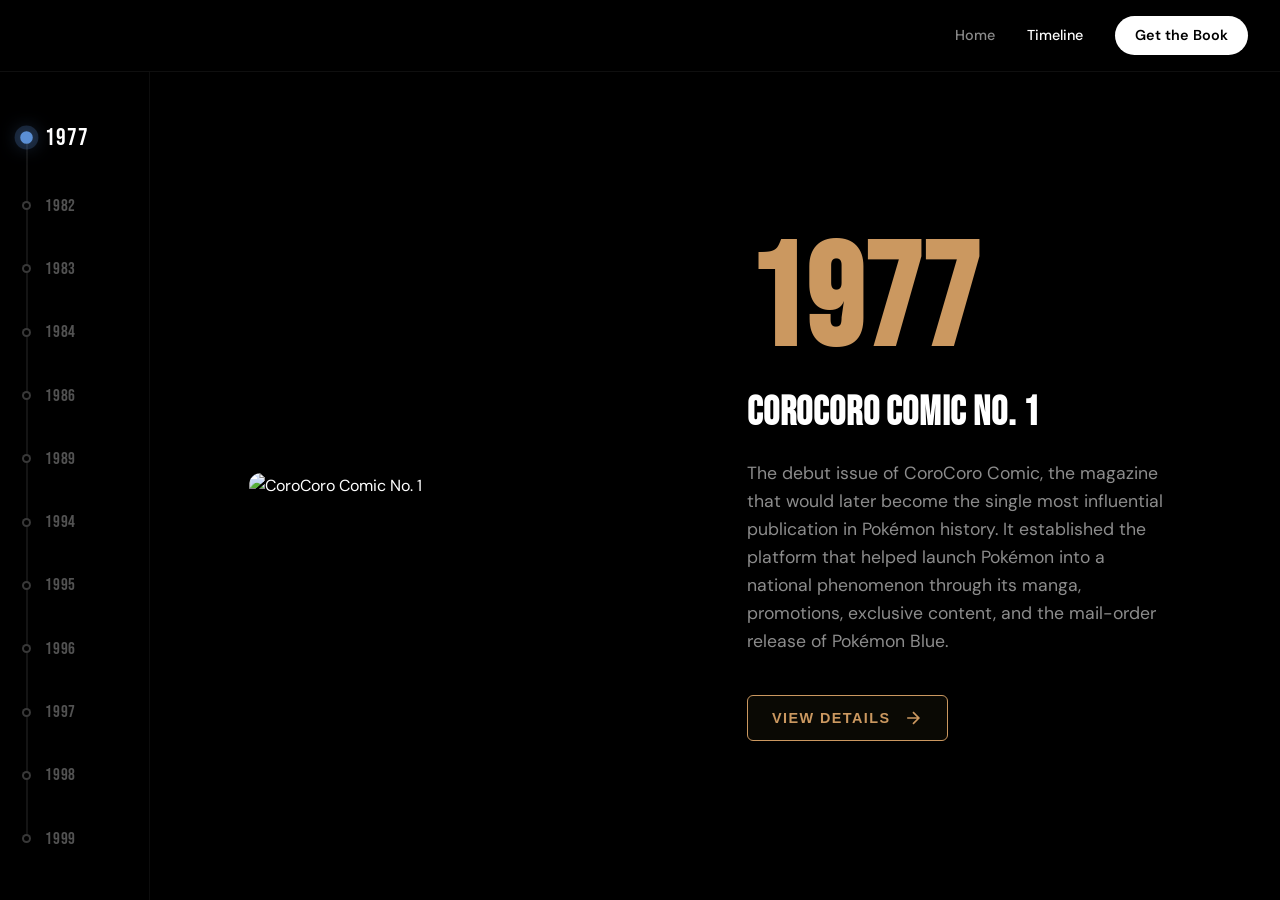
==== commit b92fe540: "abc" ====
--- a/timeline.html
+++ b/timeline.html
@@ -16,7 +16,7 @@
 <body class="timeline-page">
 
     <nav class="site-nav site-nav--solid" id="site-nav">
-        <a href="index.html" class="logo">CardBound</a>
+        <a href="index.html" class="logo"><img src="https://i.nuuls.com/76QEM.png" alt="CardBound"></a>
         <div class="nav-links">
             <a href="index.html">Home</a>
             <a href="timeline.html" class="active">Timeline</a>
@@ -25,33 +25,22 @@
     </nav>
 
     <main class="vt-main">
-        <header class="vt-hero">
-            <p class="section-label">The Complete History</p>
-            <h1 class="section-heading">Pokémon Cards<br>Through Time</h1>
-        </header>
+        <div id="vt-collage" class="vt-collage"></div>
 
-        <div class="vt-container">
-            <!-- Content Container -->
-            <div id="vt-content" class="vt-content">
-                <!-- JS will inject Year Groups here -->
-            </div>
-        </div>
+        <div class="vt-layout">
+            <!-- Sidebar Navigation -->
+            <aside class="vt-sidebar">
+                <div class="vt-year-list-container">
+                    <div id="vt-year-list" class="vt-year-list">
+                        <!-- JS will inject years here -->
+                    </div>
+                </div>
+            </aside>
 
-        <section class="vt-outro">
-            <div class="section-inner" style="text-align: center;">
-                <h2 class="section-heading" style="font-size: 3rem; margin-bottom: 1rem;">Ready to go deeper?</h2>
-                <p class="section-desc" style="margin: 0 auto 2.5rem;">Watch the full documentary or grab the official
-                    coffee table book.</p>
-                <div style="display: flex; gap: 1rem; justify-content: center; flex-wrap: wrap;">
-                    <a href="index.html#watch" class="vt-btn vt-btn-primary">Watch the Doc</a>
-                    <a href="index.html#book" class="vt-btn vt-btn-ghost">Get the Book</a>
-                </div>
-            </div>
-        </section>
-
-        <!-- Fixed bottom HUD: year strip for quick navigation -->
-        <div class="vt-hud" id="vt-hud">
-            <div class="vt-year-nav" id="vt-year-strip"></div>
+            <!-- Main Content Area -->
+            <section id="vt-content-area" class="vt-content-area">
+                <!-- JS will inject selected year content here -->
+            </section>
         </div>
     </main>
 
--- a/styles.css
+++ b/styles.css
@@ -1,5 +1,5 @@
 /* ============================================
-   CardBound — Shared Design System
+   CardBound â€” Shared Design System
    ============================================ */
 
 :root {
@@ -10,7 +10,7 @@
     --text-primary: #ffffff;
     --text-muted: rgba(255, 255, 255, 0.55);
     --accent: #ffffff;
-    --accent-warm: #c9a84c;
+    --accent-warm: #cb9860;
     --accent-warm-dim: rgba(201, 168, 76, 0.14);
     --accent-cool: #5b8fd4;
     --gray-100: #f5f5f5;
@@ -88,15 +88,18 @@
 }
 
 .logo {
-    font-family: var(--font-display);
-    font-size: 1.75rem;
-    letter-spacing: 0.04em;
-    color: var(--text-primary);
-    transition: color 0.25s;
+    display: flex;
+    align-items: center;
+    transition: opacity 0.25s;
+}
+
+.logo img {
+    height: 120px;
+    width: auto;
 }
 
 .logo:hover {
-    color: var(--accent-warm);
+    opacity: 0.8;
 }
 
 .nav-links {
@@ -135,6 +138,8 @@
 /* ---- Shared Section Styles ---- */
 
 .section-inner {
+    position: relative;
+    z-index: 2;
     max-width: 1100px;
     margin: 0 auto;
     padding: 0 2rem;
@@ -167,6 +172,8 @@
 /* ---- Footer ---- */
 
 .site-footer {
+    position: relative;
+    z-index: 1;
     padding: 3rem 2rem;
     text-align: center;
     border-top: 1px solid rgba(255, 255, 255, 0.06);
@@ -199,6 +206,7 @@
 .hero-video-wrap {
     position: absolute;
     inset: 0;
+    z-index: 1;
 }
 
 .hero-video {
@@ -210,6 +218,7 @@
 .hero-video-overlay {
     position: absolute;
     inset: 0;
+    z-index: 2;
     background: linear-gradient(to bottom,
             rgba(0, 0, 0, 0.4) 0%,
             rgba(0, 0, 0, 0.55) 50%,
@@ -218,29 +227,37 @@
 
 .hero-content {
     position: relative;
-    z-index: 2;
-    text-align: center;
+    z-index: 3;
+    text-align: left;
+    width: 100%;
+    max-width: 1400px;
+    margin: 0 auto;
     padding: 0 2rem;
-    max-width: 900px;
 }
 
 .hero-eyebrow {
-    font-size: 0.8rem;
+    font-size: 1.2rem;
     font-weight: 600;
     letter-spacing: 0.25em;
     text-transform: uppercase;
     color: var(--accent-warm);
-    margin-bottom: 1.5rem;
+    margin-bottom: 2rem;
     opacity: 0;
     animation: fadeUp 1s var(--ease-out-expo) 0.3s forwards;
 }
 
 .hero-title {
     font-family: var(--font-display);
-    font-size: clamp(3rem, 10vw, 7rem);
+    font-size: clamp(4rem, 14vw, 10rem);
     line-height: 0.95;
     letter-spacing: 0.02em;
-    margin-bottom: 1.5rem;
+    margin-bottom: 2rem;
+}
+
+.hero-title-main {
+    font-size: 1.15em;
+    color: var(--text-primary);
+    text-shadow: 0 10px 40px rgba(0, 0, 0, 0.5);
 }
 
 .hero-title-line {
@@ -263,13 +280,63 @@
 }
 
 .hero-title-accent {
-    color: var(--text-primary);
-    text-shadow: 0 0 80px rgba(201, 168, 76, 0.25);
+    background: linear-gradient(to bottom, #cb9860, #b8860b);
+    -webkit-background-clip: text;
+    color: transparent;
+    text-shadow: 0 10px 40px rgba(201, 168, 76, 0.3);
 }
 
 .hero-title-sub {
     font-size: 0.55em;
     line-height: 1.1;
+}
+
+.hero-divider {
+    width: 80px;
+    height: 3px;
+    background: var(--accent-warm);
+    margin: 2rem 0;
+    opacity: 0;
+    transform: translateY(20px);
+    animation: fadeUp 1s var(--ease-out-expo) 0.9s forwards;
+}
+
+.hero-desc {
+    font-size: 1.25rem;
+    color: var(--text-muted);
+    line-height: 1.6;
+    margin-bottom: 2.5rem;
+    max-width: 500px;
+    opacity: 0;
+    transform: translateY(20px);
+    animation: fadeUp 1s var(--ease-out-expo) 1s forwards;
+}
+
+.hero-btn {
+    display: inline-flex;
+    align-items: center;
+    gap: 0.75rem;
+    padding: 1rem 2rem;
+    background: var(--accent-warm);
+    color: #111;
+    font-weight: 700;
+    font-size: 1.1rem;
+    border-radius: 50px;
+    text-decoration: none;
+    transition: transform 0.3s var(--ease-out-expo), box-shadow 0.3s;
+    opacity: 0;
+    transform: translateY(20px);
+    animation: fadeUp 1s var(--ease-out-expo) 1.1s forwards;
+}
+
+.hero-btn svg {
+    width: 20px;
+    height: 20px;
+}
+
+.hero-btn:hover {
+    transform: translateY(-4px) scale(1.05);
+    box-shadow: 0 10px 25px rgba(201, 168, 76, 0.4);
 }
 
 
@@ -314,37 +381,97 @@
 /* ---- Watch Section ---- */
 
 .watch-section {
-    padding: 8rem 0;
+    position: relative;
+    padding: 6rem 0;
+    display: flex;
+    align-items: center;
     background: var(--bg-dark);
-}
-
-.watch-section .section-inner {
+    overflow: hidden;
+}
+
+.watch-bg {
+    position: absolute;
+    inset: 0 0 0 40%;
+    z-index: 1;
+}
+
+.watch-bg-img {
+    width: 100%;
+    height: 100%;
+    object-fit: cover;
+    object-position: center;
+}
+
+.watch-bg-overlay {
+    position: absolute;
+    inset: 0;
+    background: linear-gradient(to right, var(--bg-dark) 0%, transparent 40%);
+}
+
+.watch-content-container {
+    position: relative;
+    z-index: 2;
+    width: 100%;
+    max-width: 1400px;
+    margin: 0 auto;
+    padding: 0 2rem;
+}
+
+.watch-content-left {
+    width: fit-content;
+    max-width: 700px;
     text-align: center;
 }
 
-.watch-section .section-desc {
-    margin: 0 auto 3.5rem;
+.watch-section .section-label {
+    font-size: 1rem;
+    color: var(--accent-warm);
+    text-transform: uppercase;
+    letter-spacing: 0.15em;
+    margin-bottom: 1rem;
+}
+
+.watch-heading {
+    font-size: clamp(3rem, 6vw, 5rem);
+    font-family: var(--font-display);
+    font-weight: 800;
+    line-height: 1.1;
+    margin-bottom: 1rem;
+}
+
+.watch-subtitle {
+    font-size: 1.25rem;
+    color: var(--text-muted);
+    margin-bottom: 3rem;
+    line-height: 1.5;
+}
+
+.text-gold {
+    color: var(--accent-warm);
 }
 
 .watch-buttons {
     display: flex;
-    flex-wrap: wrap;
     justify-content: center;
+    gap: 1rem;
+    position: relative;
+}
+
+.watch-btn {
+    display: flex;
+    align-items: center;
+    justify-content: center;
+    flex: 1;
     gap: 1.25rem;
-}
-
-.watch-btn {
-    display: flex;
-    align-items: center;
-    gap: 1rem;
-    padding: 1.25rem 2rem;
-    min-width: 240px;
+    padding: 1rem 1rem;
     background: var(--bg-card);
     border: 1px solid rgba(255, 255, 255, 0.08);
-    border-radius: 16px;
+    border-radius: 14px;
     transition: transform 0.35s var(--ease-out-expo), background 0.35s, border-color 0.35s, box-shadow 0.35s, opacity 0.8s var(--ease-out-expo);
     opacity: 0;
     transform: translateY(30px);
+    text-decoration: none;
+    color: white;
 }
 
 .watch-btn.visible {
@@ -353,10 +480,10 @@
 }
 
 .watch-btn:hover {
-    transform: translateY(-6px) scale(1.02);
+    transform: translateY(-4px) scale(1.02);
     background: var(--bg-card-hover);
     border-color: rgba(255, 255, 255, 0.15);
-    box-shadow: 0 20px 40px rgba(0, 0, 0, 0.4);
+    box-shadow: 0 10px 20px rgba(0, 0, 0, 0.4);
 }
 
 .watch-btn-icon {
@@ -370,6 +497,11 @@
     flex-shrink: 0;
 }
 
+.watch-btn-icon svg {
+    width: 24px;
+    height: 24px;
+}
+
 .watch-btn-tubi .watch-btn-icon {
     background: #fa541c;
 }
@@ -394,30 +526,81 @@
     font-size: 0.75rem;
     color: var(--text-muted);
     text-transform: uppercase;
-    letter-spacing: 0.1em;
+    letter-spacing: 0.05em;
+    margin-bottom: 2px;
 }
 
 .watch-btn-platform {
     font-family: var(--font-display);
     font-size: 1.75rem;
-    letter-spacing: 0.04em;
-    line-height: 1.1;
+    font-weight: bold;
+    letter-spacing: 0.02em;
+    line-height: 1;
+}
+
+.watch-play-btn {
+    position: absolute;
+    top: 50%;
+    left: 50%;
+    transform: translate(-50%, -50%);
+    width: 90px;
+    height: 90px;
+    border-radius: 50%;
+    background: rgba(0, 0, 0, 0.5);
+    border: 2px solid var(--accent-warm);
+    color: var(--accent-warm);
+    display: flex;
+    align-items: center;
+    justify-content: center;
+    cursor: pointer;
+    z-index: 2;
+    transition: all 0.3s ease;
+}
+
+.watch-play-btn svg {
+    width: 36px;
+    height: 36px;
+    margin-left: 6px;
+}
+
+.watch-play-btn:hover {
+    background: rgba(0, 0, 0, 0.8);
+    transform: translate(-50%, -50%) scale(1.1);
+    box-shadow: 0 0 30px rgba(201, 168, 76, 0.4);
+}
+
+@media (max-width: 992px) {
+    .watch-content-left {
+        width: 100%;
+        max-width: 100%;
+        padding: 4rem 0;
+    }
+
+    .watch-buttons {
+        flex-wrap: wrap;
+    }
+
+    .watch-play-btn {
+        left: 50%;
+        top: 30%;
+    }
+
+    .watch-bg-overlay {
+        background: linear-gradient(to top, var(--bg-dark) 0%, var(--bg-dark) 40%, transparent 100%);
+    }
 }
 
 /* ---- Timeline Teaser ---- */
 
 .timeline-teaser {
     position: relative;
-    padding: 10rem 0;
+    padding: 6rem 0;
     overflow: hidden;
+    background: var(--bg-dark);
 }
 
 .timeline-teaser-bg {
-    position: absolute;
-    inset: 0;
-    background:
-        radial-gradient(ellipse 80% 60% at 50% 50%, rgba(201, 168, 76, 0.06) 0%, transparent 70%),
-        linear-gradient(135deg, var(--gray-900) 0%, var(--bg-dark) 100%);
+    display: none;
 }
 
 .timeline-teaser-inner {
@@ -426,7 +609,15 @@
 }
 
 .timeline-teaser .section-desc {
-    margin: 0 auto 2.5rem;
+    margin: 5rem auto 2.5rem;
+}
+
+.timeline-teaser .section-label {
+    font-size: 1.1rem;
+}
+
+.timeline-teaser .section-heading {
+    font-size: 69px;
 }
 
 .timeline-link {
@@ -466,8 +657,10 @@
 /* ---- Book Section ---- */
 
 .book-section {
+    position: relative;
     padding: 8rem 0;
-    background: linear-gradient(to bottom, var(--bg-dark), var(--gray-900));
+    background-color: #080808;
+    background-image: radial-gradient(circle at 70% 50%, rgba(201, 168, 76, 0.1) 0%, transparent 60%), url('data:image/svg+xml;utf8,<svg xmlns="http://www.w3.org/2000/svg" width="400" height="400" opacity="0.08"><filter id="noise"><feTurbulence type="fractalNoise" baseFrequency="0.8" numOctaves="3" stitchTiles="stitch"/></filter><rect width="100%" height="100%" filter="url(%23noise)"/></svg>');
 }
 
 .book-inner {
@@ -481,46 +674,113 @@
     position: relative;
     display: flex;
     justify-content: center;
-    perspective: 800px;
+    perspective: 1200px;
 }
 
 .book-cover {
     position: relative;
-    width: 280px;
-    height: 380px;
-    transform: rotateY(-8deg) rotateX(4deg);
+    width: 260px;
+    height: 360px;
+    transform: rotateY(20deg) rotateX(5deg) translateZ(0);
     transform-style: preserve-3d;
-    transition: transform 0.6s var(--ease-out-expo);
+    transition: transform 0.6s cubic-bezier(0.2, 0.8, 0.2, 1);
 }
 
 .book-visual:hover .book-cover {
-    transform: rotateY(-4deg) rotateX(2deg) translateY(-8px);
-}
-
-.book-cover-spine {
-    position: absolute;
-    left: -12px;
-    top: 0;
-    width: 12px;
-    height: 100%;
-    background: linear-gradient(to right, var(--gray-700), var(--accent-warm));
-    border-radius: 2px 0 0 2px;
-    transform: rotateY(-90deg);
-    transform-origin: right;
-}
-
-.book-cover-face {
+    transform: rotateY(10deg) rotateX(0deg) translateZ(30px) scale(1.02);
+}
+
+.book-shadow {
+    position: absolute;
     width: 100%;
     height: 100%;
-    background: linear-gradient(145deg, var(--gray-900) 0%, var(--bg-dark) 100%);
-    border: 1px solid rgba(255, 255, 255, 0.2);
-    border-radius: 4px 8px 8px 4px;
+    background: rgba(0, 0, 0, 0.8);
+    top: 0;
+    left: 0;
+    transform: translateZ(-35px);
+    box-shadow: -20px 20px 40px rgba(0, 0, 0, 0.9);
+    filter: blur(15px);
+    transition: transform 0.6s cubic-bezier(0.2, 0.8, 0.2, 1), box-shadow 0.6s, opacity 0.6s;
+}
+
+.book-visual:hover .book-shadow {
+    transform: translateZ(-65px) rotateZ(5deg);
+    box-shadow: -30px 30px 50px rgba(0, 0, 0, 0.6);
+    opacity: 0.6;
+}
+
+.book-cover-back {
+    position: absolute;
+    width: 100%;
+    height: 100%;
+    background: #0a0a0a;
+    top: 0;
+    left: 0;
+    transform: translateZ(-30px);
+}
+
+.book-cover-spine {
+    position: absolute;
+    left: 0;
+    top: 0;
+    width: 30px;
+    height: 100%;
+    background: #111;
+    transform-origin: left;
+    transform: rotateY(90deg);
+}
+
+.book-cover-pages-right {
+    position: absolute;
+    right: 0;
+    top: 0;
+    width: 30px;
+    height: 100%;
+    background: #e4e4e4;
+    background-image: repeating-linear-gradient(to bottom, transparent, transparent 2px, rgba(0, 0, 0, 0.1) 2px, rgba(0, 0, 0, 0.1) 4px);
+    transform-origin: right;
+    transform: rotateY(-90deg);
+}
+
+.book-cover-pages-bottom {
+    position: absolute;
+    bottom: 0;
+    left: 0;
+    width: 100%;
+    height: 30px;
+    background: #d0d0d0;
+    background-image: repeating-linear-gradient(to right, transparent, transparent 2px, rgba(0, 0, 0, 0.1) 2px, rgba(0, 0, 0, 0.1) 4px);
+    transform-origin: bottom;
+    transform: rotateX(90deg);
+}
+
+.book-cover-pages-top {
+    position: absolute;
+    top: 0;
+    left: 0;
+    width: 100%;
+    height: 30px;
+    background: #e4e4e4;
+    transform-origin: top;
+    transform: rotateX(-90deg);
+}
+
+.book-cover-face {
+    position: absolute;
+    top: 0;
+    left: 0;
+    width: 100%;
+    height: 100%;
+    background-color: #1a1a1a;
+    background-image: linear-gradient(145deg, rgba(255, 255, 255, 0.08) 0%, transparent 100%), url('data:image/svg+xml;utf8,<svg xmlns="http://www.w3.org/2000/svg" width="200" height="200" opacity="0.15"><filter id="noise2"><feTurbulence type="fractalNoise" baseFrequency="1.5" numOctaves="4" stitchTiles="stitch"/></filter><rect width="100%" height="100%" filter="url(%23noise2)"/></svg>');
     display: flex;
     flex-direction: column;
     justify-content: center;
     align-items: center;
     padding: 2rem;
-    box-shadow: 20px 20px 60px rgba(0, 0, 0, 0.5);
+    transform: translateZ(0);
+    box-shadow: inset 4px 0 10px rgba(0, 0, 0, 0.5);
+    border: 1px solid rgba(255, 255, 255, 0.1);
 }
 
 .book-cover-label {
@@ -555,46 +815,83 @@
     z-index: -1;
 }
 
-.book-features {
-    list-style: none;
-    margin: 1.5rem 0 2rem;
-}
-
-.book-features li {
-    position: relative;
-    padding-left: 1.5rem;
-    margin-bottom: 0.6rem;
+.book-features-grid {
+    display: grid;
+    grid-template-columns: repeat(3, 1fr);
+    margin: 2.5rem 0 3rem;
+    border: 1px solid rgba(255, 255, 255, 0.15);
+    border-radius: 4px;
+    background: rgba(0, 0, 0, 0.3);
+}
+
+.book-feature-box {
+    padding: 1.5rem 1rem;
+    text-align: center;
+    display: flex;
+    flex-direction: column;
+    align-items: center;
+    justify-content: center;
+    gap: 1rem;
+    border-right: 1px solid rgba(255, 255, 255, 0.15);
+}
+
+.book-feature-box:last-child {
+    border-right: none;
+}
+
+.book-feature-box svg {
+    width: 28px;
+    height: 28px;
+    color: var(--accent-warm);
+    opacity: 0.9;
+}
+
+.book-feature-box p {
+    font-size: 0.85rem;
     color: var(--text-muted);
-    font-size: 0.95rem;
-}
-
-.book-features li::before {
-    content: "◆";
-    position: absolute;
-    left: 0;
-    color: var(--accent-warm);
-    font-size: 0.6rem;
-    top: 0.35rem;
+    line-height: 1.4;
+    margin: 0;
 }
 
 .book-cta {
     display: inline-flex;
     align-items: center;
-    gap: 0.5rem;
-    padding: 1rem 2rem;
+    gap: 0.75rem;
+    padding: 1rem 2.5rem;
     background: transparent;
-    border: 2px solid var(--accent);
-    color: var(--accent);
-    border-radius: 999px;
+    border: 1px solid rgba(255, 255, 255, 0.5);
+    color: var(--text-primary);
+    border-radius: 50px;
     font-weight: 600;
     font-size: 1rem;
-    transition: background 0.3s, color 0.3s, transform 0.35s var(--ease-out-expo);
+    transition: background 0.3s, border-color 0.3s, transform 0.35s var(--ease-out-expo);
+    text-decoration: none;
 }
 
 .book-cta:hover {
-    background: var(--accent);
-    color: var(--bg-dark);
+    background: rgba(255, 255, 255, 0.1);
+    border-color: rgba(255, 255, 255, 0.8);
     transform: translateY(-3px);
+}
+
+@media (max-width: 992px) {
+    .book-inner {
+        grid-template-columns: 1fr;
+        text-align: center;
+    }
+
+    .book-features-grid {
+        grid-template-columns: 1fr;
+    }
+
+    .book-feature-box {
+        border-right: none;
+        border-bottom: 1px solid rgba(255, 255, 255, 0.15);
+    }
+
+    .book-feature-box:last-child {
+        border-bottom: none;
+    }
 }
 
 .book-note {
@@ -619,7 +916,7 @@
 
 
 /* ============================================
-   VERTICAL TIMELINE PAGE — v10 Rewrite
+   VERTICAL TIMELINE PAGE â€” v10 Rewrite
    ============================================ */
 
 .vt-main {
@@ -633,7 +930,10 @@
 /* Holographic Foil Background */
 .vt-holo-bg {
     position: fixed;
-    top: 0; left: 0; right: 0; bottom: 0;
+    top: 0;
+    left: 0;
+    right: 0;
+    bottom: 0;
     z-index: 0;
     pointer-events: none;
     background-color: var(--bg-dark);
@@ -648,7 +948,7 @@
     height: 200%;
     top: -50%;
     left: -50%;
-    background-image: 
+    background-image:
         radial-gradient(circle at 50% 50%, rgba(77, 166, 255, 0.12) 0%, transparent 40%),
         radial-gradient(circle at 80% 20%, rgba(255, 107, 107, 0.08) 0%, transparent 35%),
         radial-gradient(circle at 20% 80%, rgba(144, 107, 255, 0.1) 0%, transparent 45%);
@@ -657,285 +957,368 @@
 }
 
 .vt-holo-bg::after {
-    background-image: 
+    background-image:
         radial-gradient(circle at 30% 70%, rgba(255, 217, 102, 0.08) 0%, transparent 40%),
         radial-gradient(circle at 70% 60%, rgba(77, 255, 200, 0.1) 0%, transparent 35%);
     animation: holoSpinReverse 25s linear infinite;
 }
 
 @keyframes holoSpin {
-    0% { transform: rotate(0deg); }
-    100% { transform: rotate(360deg); }
+    0% {
+        transform: rotate(0deg);
+    }
+
+    100% {
+        transform: rotate(360deg);
+    }
 }
 
 @keyframes holoSpinReverse {
-    0% { transform: rotate(360deg); }
-    100% { transform: rotate(0deg); }
-}
-
-.vt-hero {
-    text-align: center;
-    padding: 6rem 1rem 4rem;
+    0% {
+        transform: rotate(360deg);
+    }
+
+    100% {
+        transform: rotate(0deg);
+    }
+}
+
+/* ---- Interactive Timeline Layout ---- */
+.vt-main {
+    position: relative;
+    height: 100vh;
+    background: var(--bg-dark);
+    color: var(--text-primary);
+    overflow: hidden;
+    display: flex;
+}
+
+/* Background Collage */
+.vt-collage {
+    position: absolute;
+    top: 0;
+    right: 0;
+    bottom: 0;
+    height: 100vh;
+    /* 5 cols * 63 width = 315. 4 rows * 88 height = 352. Ratio = 315/352 */
+    width: calc(100vh * (315 / 352));
+    display: grid;
+    grid-template-columns: repeat(5, 1fr);
+    grid-template-rows: repeat(4, 1fr);
+    gap: 0;
+    opacity: 0.3;
+    z-index: 0;
+    mask-image: linear-gradient(to right, transparent 0%, rgba(0, 0, 0, 0.3) 30%, black 100%);
+    -webkit-mask-image: linear-gradient(to right, transparent 0%, rgba(0, 0, 0, 0.3) 30%, black 100%);
+    pointer-events: none;
+}
+
+.vt-collage-img {
+    background-size: cover;
+    background-position: center;
+    border: 1px solid rgba(0, 0, 0, 0.5);
+    filter: brightness(0.7) contrast(1.2);
+}
+
+/* Main Layout Grid */
+.vt-layout {
+    display: flex;
+    width: 100%;
+    max-width: 1600px;
+    margin: 0 auto;
+    padding-top: calc(var(--nav-height) + 2rem);
     position: relative;
     z-index: 1;
-}
-
-.vt-hero .section-label {
-    margin-bottom: 0.5rem;
-}
-
-.vt-hero .section-heading {
+    padding-top: 0px;
+}
+
+/* Sidebar */
+.vt-sidebar {
+    width: 150px;
+    flex-shrink: 0;
+    padding: 0;
+    display: flex;
+    flex-direction: column;
+    justify-content: center;
+    border-right: 1px solid rgba(255, 255, 255, 0.05);
+    background: rgba(0, 0, 0, 0.4);
+    backdrop-filter: blur(15px);
+    -webkit-backdrop-filter: blur(15px);
+    z-index: 10;
+}
+
+.vt-year-list-container {
+    height: 100%;
+    display: flex;
+    flex-direction: column;
+    padding: 2rem 0;
+}
+
+.vt-year-list {
+    position: relative;
+    display: flex;
+    flex-direction: column;
+    justify-content: space-between;
+    align-items: stretch;
+    height: 100%;
+    list-style: none;
+    padding: 0.9rem 0;
+    margin: 0;
+}
+
+/* Connecting rail + progress fill behind the year markers */
+.vt-year-rail-track,
+.vt-year-rail-fill {
+    position: absolute;
+    left: 26px;
+    width: 2px;
+    border-radius: 2px;
+    top: 1.8rem;
+    bottom: 1.8rem;
+}
+
+.vt-year-rail-track {
+    background: rgba(255, 255, 255, 0.08);
+}
+
+.vt-year-rail-fill {
+    height: calc(var(--rail-progress, 0) * (100% - 3.6rem));
+    background: linear-gradient(180deg, var(--accent-cool), rgba(91, 143, 212, 0.35));
+    box-shadow: 0 0 10px rgba(91, 143, 212, 0.5);
+    transition: height 0.5s var(--ease-out-expo);
+}
+
+.vt-year-item {
+    position: relative;
+    z-index: 1;
+    display: flex;
+    align-items: center;
+    gap: 0.9rem;
+    background: none;
+    border: none;
+    width: 100%;
+    padding: 0.3rem 0.75rem 0.3rem 0;
+    cursor: pointer;
+    text-align: left;
+}
+
+.vt-year-node {
+    flex-shrink: 0;
+    width: 9px;
+    height: 9px;
+    margin-left: 22px;
+    border-radius: 50%;
+    background: var(--bg-dark);
+    border: 2px solid rgba(255, 255, 255, 0.22);
+    transition: all 0.35s var(--ease-out-expo);
+}
+
+.vt-year-text {
+    font-family: var(--font-display);
+    font-size: 1.05rem;
+    letter-spacing: 0.04em;
+    color: rgba(255, 255, 255, 0.32);
+    transition: all 0.35s var(--ease-out-expo);
+}
+
+.vt-year-item:hover .vt-year-node {
+    border-color: #fff;
+    transform: scale(1.25);
+}
+
+.vt-year-item:hover .vt-year-text {
+    color: #fff;
+}
+
+.vt-year-item.active .vt-year-node {
+    background: var(--accent-cool);
+    border-color: var(--accent-cool);
+    transform: scale(1.4);
+    box-shadow: 0 0 0 4px rgba(91, 143, 212, 0.22), 0 0 14px rgba(91, 143, 212, 0.7);
+}
+
+.vt-year-item.active .vt-year-text {
+    color: #fff;
+    font-size: 1.5rem;
+}
+
+/* Content Area */
+.vt-content-area {
+    flex-grow: 1;
+    padding: 2rem 4rem;
+    display: flex;
+    align-items: center;
+}
+
+.vt-feature-grid {
+    display: grid;
+    grid-template-columns: 1fr 1fr;
+    gap: 4rem;
+    align-items: center;
+    width: 100%;
+}
+
+@keyframes fadeUpIn {
+    0% {
+        opacity: 0;
+        transform: translateY(20px);
+    }
+
+    100% {
+        opacity: 1;
+        transform: translateY(0);
+    }
+}
+
+.vt-feature-visual {
+    display: flex;
+    justify-content: center;
+}
+
+.vt-feature-img {
+    width: 100%;
+    max-width: 400px;
+    height: auto;
+    border-radius: 12px;
+    box-shadow: 0 20px 50px rgba(0, 0, 0, 0.5);
+}
+
+.vt-feature-info {
+    display: flex;
+    flex-direction: column;
+    align-items: flex-start;
+}
+
+.vt-feature-header-row {
+    display: flex;
+    align-items: flex-end;
+    gap: 2rem;
     margin-bottom: 1rem;
 }
 
-.vt-container {
-    max-width: 1200px;
-    margin: 0 auto;
-    position: relative;
-    padding-bottom: 8rem;
-    padding-top: 2rem;
-}
-
-/* ---- Timeline Layout: Sticky Rail ---- */
-.vt-content {
-    display: flex;
-    flex-direction: column;
-    gap: 8rem;
-    position: relative;
-    z-index: 1;
-    padding: 0 1rem;
-}
-
-.vt-content::before {
-    content: '';
-    position: absolute;
-    left: calc(1rem + 240px + 2rem);
-    top: 0;
-    bottom: 0;
-    width: 6px;
-    background: var(--accent-cool);
-    border-radius: 10px;
-    box-shadow: 0 0 12px rgba(91, 143, 212, 0.6);
-    opacity: 0.7;
-}
-
-@media (max-width: 900px) {
-    .vt-content::before {
-        display: none;
-    }
-}
-
-.vt-year-section {
-    display: grid;
-    grid-template-columns: 240px 1fr;
-    gap: 4rem;
-    position: relative;
-}
-
-@media (max-width: 900px) {
-    .vt-year-section {
-        grid-template-columns: 1fr;
-        gap: 2rem;
-    }
-}
-
-.vt-year-rail {
-    position: relative;
-}
-
-.vt-year-sticky {
-    position: sticky;
-    top: calc(var(--nav-height) + 40px);
-    display: inline-flex;
-    align-items: center;
-}
-
-.vt-year-title {
+.vt-feature-year {
     font-family: var(--font-display);
-    font-size: clamp(4rem, 8vw, 6rem);
+    font-size: clamp(6rem, 12vw, 9rem);
     color: var(--accent-warm);
     line-height: 1;
     margin: 0;
-    text-shadow: 0 0 30px rgba(201, 168, 76, 0.2);
-}
-
-@media (max-width: 900px) {
-    .vt-year-sticky {
-        top: var(--nav-height);
-        background: rgba(0, 0, 0, 0.85);
-        backdrop-filter: blur(12px);
-        -webkit-backdrop-filter: blur(12px);
-        padding: 1rem 0;
-        width: 100%;
-        z-index: 10;
-        border-bottom: 1px solid rgba(255, 255, 255, 0.1);
-    }
-
-    .vt-year-title {
-        font-size: 3rem;
-    }
-}
-
-.vt-events-list {
+}
+
+.vt-pager {
+    display: flex;
+    align-items: center;
+    gap: 0.6rem;
+    background: rgba(255, 255, 255, 0.05);
+    padding: 0.4rem 0.7rem;
+    border-radius: 999px;
+    border: 1px solid rgba(255, 255, 255, 0.1);
+    margin-bottom: 1.5rem;
+    /* Aligns visually with the big year text */
+}
+
+.vt-pager-btn {
+    flex-shrink: 0;
+    width: 26px;
+    height: 26px;
+    background: rgba(255, 255, 255, 0.07);
+    border: none;
+    border-radius: 50%;
+    color: #fff;
+    cursor: pointer;
+    display: flex;
+    align-items: center;
+    justify-content: center;
+    transition: all 0.2s;
+}
+
+.vt-pager-btn:hover:not([disabled]) {
+    background: var(--accent-cool);
+}
+
+.vt-pager-btn[disabled] {
+    opacity: 0.25;
+    cursor: not-allowed;
+}
+
+.vt-pager-counter {
     display: flex;
     flex-direction: column;
-    gap: 2.5rem;
-    position: relative;
-}
-
-.vt-event-row {
-    position: relative;
-    display: flex;
-    flex-direction: column;
+    align-items: center;
+    gap: 0.3rem;
+    min-width: 3.6rem;
+}
+
+.vt-pager-numbers {
+    display: flex;
+    align-items: baseline;
+    gap: 0.2rem;
+    font-family: var(--font-display);
+    letter-spacing: 0.04em;
+    line-height: 1;
+}
+
+.vt-pager-current {
+    font-size: 1rem;
+    color: #fff;
+}
+
+.vt-pager-sep,
+.vt-pager-total {
+    font-size: 0.75rem;
+    color: var(--text-muted);
+}
+
+.vt-pager-track {
+    width: 100%;
+    height: 2px;
+    background: rgba(255, 255, 255, 0.12);
+    border-radius: 2px;
+    overflow: hidden;
+}
+
+.vt-pager-fill {
+    height: 100%;
+    background: var(--accent-cool);
+    box-shadow: 0 0 6px rgba(91, 143, 212, 0.7);
+    transition: width 0.35s var(--ease-out-expo);
+}
+
+.vt-feature-title {
+    font-family: var(--font-display);
+    font-size: 2.5rem;
+    color: #fff;
+    margin: 0 0 1.5rem 0;
+    line-height: 1.1;
+    letter-spacing: 0.02em;
+}
+
+.vt-feature-desc {
+    color: var(--text-muted);
+    font-size: 1.1rem;
+    line-height: 1.6;
+    margin: 0 0 2.5rem 0;
+    max-width: 90%;
+}
+
+.vt-btn-details {
+    display: inline-flex;
+    align-items: center;
     gap: 0.75rem;
-}
-
-.vt-event-date-col {
-    padding-bottom: 0.25rem;
-}
-
-.vt-event-date {
-    display: inline-block;
-    color: var(--text-primary);
-    font-size: 0.85rem;
+    background: rgba(201, 168, 76, 0.05);
+    color: var(--accent-warm);
+    border: 1px solid var(--accent-warm);
+    padding: 0.75rem 1.5rem;
+    border-radius: 6px;
+    font-size: 0.9rem;
     font-weight: 600;
-    letter-spacing: 0.15em;
-    text-transform: uppercase;
-    background: rgba(255, 255, 255, 0.1);
-    padding: 0.35rem 0.85rem;
-    border-radius: 999px;
-    border: 1px solid rgba(255, 255, 255, 0.15);
-}
-
-.vt-event-card-col {
-    position: relative;
-}
-
-/* Event Connector Dot */
-.vt-event-row::before {
-    content: '';
-    position: absolute;
-    left: calc(-2rem - 4px);
-    /* Align with the 6px line (center is at -2rem + 3px) */
-    top: 0.9rem;
-    width: 14px;
-    height: 14px;
-    background: var(--bg-dark);
-    border: 3px solid var(--accent-cool);
-    border-radius: 50%;
-    z-index: 2;
-    transition: all 0.3s var(--ease-out-expo);
-    box-shadow: 0 0 10px var(--accent-cool);
-}
-
-.vt-event-row:hover::before {
-    background: var(--accent-cool);
-    box-shadow: 0 0 15px var(--accent-cool);
-    transform: scale(1.3);
-}
-
-@media (max-width: 900px) {
-    .vt-event-row::before {
-        display: block;
-        left: calc(-2rem + 1rem - 4px);
-    }
-}
-
-/* The Card */
-.vt-card {
-    background: transparent;
-    border: none;
-    padding: 0;
-    transition: all 0.4s var(--ease-out-expo);
+    letter-spacing: 0.1em;
     cursor: pointer;
-    display: flex;
-    align-items: flex-start;
-    gap: 2rem;
-}
-
-.vt-card:hover {
-    transform: translateX(10px);
-}
-
-.vt-card-icon {
-    font-size: 3.5rem;
-    flex-shrink: 0;
-    transition: transform 0.4s var(--ease-out-expo);
-    line-height: 1;
-}
-
-.vt-card:hover .vt-card-icon {
-    transform: scale(1.1) rotate(5deg);
-}
-
-.vt-card-info {
-    display: flex;
-    flex-direction: column;
-    width: 100%;
-    max-width: 500px;
-}
-
-.vt-card-title {
-    font-family: var(--font-display);
-    font-size: 2.2rem;
-    margin: 0 0 0.25rem 0;
-    color: #fff;
-    line-height: 1.1;
-}
-
-.vt-card-tag {
-    color: var(--accent-warm);
-    font-size: 0.75rem;
-    text-transform: uppercase;
-    letter-spacing: 0.1em;
-    font-weight: 600;
-    margin-bottom: 0.75rem;
-}
-
-.vt-card-desc {
-    color: var(--text-muted);
-    line-height: 1.6;
-    font-size: 1.05rem;
-    margin: 0;
-    display: -webkit-box;
-    -webkit-line-clamp: 3;
-    -webkit-box-orient: vertical;
-    overflow: hidden;
-}
-
-.vt-outro {
-    padding: 6rem 1rem;
-    position: relative;
-    z-index: 2;
-    background: linear-gradient(to top, rgba(0, 0, 0, 0.8), transparent);
-}
-
-.vt-btn {
-    display: inline-block;
-    padding: 0.8rem 1.5rem;
-    border-radius: 8px;
-    font-weight: 600;
-    text-decoration: none;
-    transition: all 0.3s;
-}
-
-.vt-btn-primary {
-    background: #fff;
-    color: #000;
-}
-
-.vt-btn-primary:hover {
-    background: var(--accent-warm);
-}
-
-.vt-btn-ghost {
-    background: transparent;
-    color: #fff;
-    border: 1px solid rgba(255, 255, 255, 0.2);
-}
-
-.vt-btn-ghost:hover {
-    background: rgba(255, 255, 255, 0.1);
+    transition: all 0.3s ease;
+}
+
+.vt-btn-details:hover {
+    background: rgba(201, 168, 76, 0.15);
+    transform: translateY(-2px);
 }
 
 /* Modals */
@@ -951,7 +1334,7 @@
     justify-content: center;
     opacity: 0;
     pointer-events: none;
-    transition: opacity 0.4s;
+    transition: opacity 0.5s ease;
 }
 
 .vt-modal.open {
@@ -965,24 +1348,30 @@
     left: 0;
     right: 0;
     bottom: 0;
-    background: rgba(0, 0, 0, 0.8);
-    backdrop-filter: blur(15px);
-    -webkit-backdrop-filter: blur(15px);
+    background: rgba(0, 0, 0, 0.6);
+    backdrop-filter: blur(0px);
+    -webkit-backdrop-filter: blur(0px);
+    transition: backdrop-filter 0.5s ease, -webkit-backdrop-filter 0.5s ease;
+}
+
+.vt-modal.open .vt-modal-backdrop {
+    backdrop-filter: blur(25px);
+    -webkit-backdrop-filter: blur(25px);
 }
 
 .vt-modal-content {
     position: relative;
-    background: var(--bg-dark);
-    border: 1px solid rgba(255, 255, 255, 0.1);
-    border-radius: 20px;
-    width: 90%;
-    max-width: 800px;
+    background: rgba(12, 12, 12, 0.6);
+    border: 1px solid rgba(201, 168, 76, 0.2);
+    border-radius: 24px;
+    width: 95%;
+    max-width: 1100px;
     max-height: 90vh;
-    overflow-y: auto;
-    padding: 3rem;
-    box-shadow: 0 25px 50px rgba(0, 0, 0, 0.5);
+    overflow: hidden;
+    padding: 4rem;
+    box-shadow: 0 40px 100px rgba(0, 0, 0, 0.8), inset 0 0 0 1px rgba(255, 255, 255, 0.05);
     transform: scale(0.95) translateY(20px);
-    transition: all 0.4s var(--ease-out-expo);
+    transition: all 0.5s cubic-bezier(0.19, 1, 0.22, 1);
 }
 
 .vt-modal.open .vt-modal-content {
@@ -991,24 +1380,26 @@
 
 .vt-modal-close {
     position: absolute;
-    top: 1.5rem;
-    right: 1.5rem;
-    background: rgba(255, 255, 255, 0.1);
-    border: none;
+    top: 2rem;
+    right: 2rem;
+    background: rgba(255, 255, 255, 0.05);
+    border: 1px solid rgba(255, 255, 255, 0.1);
     color: #fff;
-    width: 40px;
-    height: 40px;
+    width: 44px;
+    height: 44px;
     border-radius: 50%;
     display: flex;
     align-items: center;
     justify-content: center;
     cursor: pointer;
-    transition: all 0.3s;
+    transition: all 0.3s cubic-bezier(0.175, 0.885, 0.32, 1.275);
+    z-index: 10;
 }
 
 .vt-modal-close:hover {
-    background: rgba(255, 255, 255, 0.2);
-    transform: rotate(90deg);
+    background: rgba(201, 168, 76, 0.2);
+    border-color: rgba(201, 168, 76, 0.5);
+    transform: rotate(90deg) scale(1.1);
 }
 
 .vt-modal-body {
@@ -1020,8 +1411,8 @@
 /* Modal inner grid (similar to old timeline) */
 .vt-modal-grid {
     display: grid;
-    grid-template-columns: 340px 1fr;
-    gap: 4rem;
+    grid-template-columns: 1fr 1.2fr;
+    gap: 5rem;
     align-items: center;
 }
 
@@ -1029,74 +1420,81 @@
     display: flex;
     align-items: center;
     justify-content: center;
+    position: relative;
     height: 100%;
 }
 
-.vt-modal-icon-wrap .icon {
-    font-size: 5rem;
-    margin-bottom: 1rem;
-}
-
-.vt-modal-icon-wrap .tag {
-    background: rgba(255, 255, 255, 0.1);
-    padding: 0.3rem 0.8rem;
-    border-radius: 20px;
-    font-size: 0.8rem;
-    text-transform: uppercase;
-    letter-spacing: 0.1em;
-}
-
-.vt-modal-info .date {
-    color: var(--accent-cool);
-    font-size: 0.9rem;
+.vt-modal-icon-wrap::before {
+    content: '';
+    position: absolute;
+    top: 50%;
+    left: 50%;
+    width: 120%;
+    height: 120%;
+    background: radial-gradient(circle at center, rgba(201, 168, 76, 0.15) 0%, transparent 60%);
+    transform: translate(-50%, -50%);
+    pointer-events: none;
+    z-index: -1;
+}
+
+#vt-modal-img {
+    border: 1px solid rgba(255, 255, 255, 0.1) !important;
+}
+
+.vt-modal-info {
+    display: flex;
+    flex-direction: column;
+}
+
+.vt-modal-info .title {
+    font-family: var(--font-display);
+    font-size: 3.5rem;
+    line-height: 1.05;
+    margin: 0 0 1.5rem 0;
+    background: linear-gradient(135deg, #FFF 0%, var(--accent-warm) 100%);
+    -webkit-background-clip: text;
+    -webkit-text-fill-color: transparent;
+    letter-spacing: 0.02em;
+}
+
+.vt-modal-info .desc {
+    color: rgba(255, 255, 255, 0.75);
+    line-height: 1.8;
+    font-size: 1.15rem;
+    margin-bottom: 3rem;
+}
+
+.vt-modal-meta {
+    list-style: none;
+    padding: 0;
+    margin: 0;
+    display: grid;
+    grid-template-columns: 1fr 1fr;
+    gap: 1.5rem;
+}
+
+.vt-meta-item {
+    display: flex;
+    flex-direction: column;
+    gap: 0.5rem;
+    background: rgba(255, 255, 255, 0.02);
+    padding: 1.25rem;
+    border-radius: 12px;
+    border: 1px solid rgba(255, 255, 255, 0.05);
+}
+
+.vt-meta-label {
+    font-size: 0.75rem;
+    color: var(--accent-warm);
     text-transform: uppercase;
     letter-spacing: 0.15em;
     font-weight: 600;
-    margin-bottom: 0.5rem;
-}
-
-.vt-modal-info .title {
-    font-family: var(--font-display);
-    font-size: 3rem;
-    line-height: 1.1;
-    margin: 0 0 1.5rem 0;
-}
-
-.vt-modal-info .desc {
-    color: var(--text-muted);
-    line-height: 1.7;
-    font-size: 1.1rem;
-    margin-bottom: 2rem;
-}
-
-.vt-modal-meta {
-    list-style: none;
-    padding: 1.5rem;
-    margin: 0;
-    background: rgba(255, 255, 255, 0.03);
-    border-radius: 12px;
-    display: grid;
-    grid-template-columns: 1fr 1fr;
-    gap: 1rem;
-}
-
-.vt-meta-item {
-    display: flex;
-    flex-direction: column;
-    gap: 0.3rem;
-}
-
-.vt-meta-label {
-    font-size: 0.75rem;
-    color: rgba(255, 255, 255, 0.5);
-    text-transform: uppercase;
-    letter-spacing: 0.1em;
 }
 
 .vt-meta-value {
     color: #fff;
-    font-weight: 500;
-    font-size: 0.95rem;
+    font-weight: 400;
+    font-size: 1.1rem;
 }
 
 /* ---- Responsive styles ---- */
@@ -1263,4 +1661,157 @@
         font-size: 1rem;
         padding: 0.4rem 0.8rem;
     }
+}
+
+/* ---- Timeline Teaser Background Cards ---- */
+.teaser-cards-bg {
+    position: absolute;
+    inset: 0;
+    z-index: 0;
+    display: flex;
+    align-items: center;
+    justify-content: center;
+    pointer-events: none;
+    overflow: hidden;
+    opacity: 1;
+}
+
+.teaser-cards-track {
+    display: flex;
+    align-items: center;
+    gap: 4rem;
+    position: relative;
+}
+
+
+
+.teaser-spacer {
+    width: 620px;
+    height: 500px;
+    flex-shrink: 0;
+    position: relative;
+    display: flex;
+    align-items: center;
+}
+
+.spacer-lines {
+    position: absolute;
+    width: 924px;
+    height: 500px;
+    top: 50%;
+    left: 50%;
+    transform: translate(-50%, -50%);
+    pointer-events: none;
+    opacity: 0;
+    transition: opacity 0.8s ease;
+}
+
+.spacer-line {
+    stroke-dasharray: 1100;
+    stroke-dashoffset: 1100;
+    transition: stroke-dashoffset 0s linear 1.2s;
+}
+
+.teaser-spacer.active .spacer-lines {
+    opacity: 1;
+}
+
+.teaser-spacer.active .spacer-line {
+    stroke-dashoffset: 0;
+    transition: stroke-dashoffset 2.5s linear;
+}
+
+.teaser-card {
+    position: relative;
+    z-index: 1;
+    width: 170px;
+    height: 245px;
+    background: var(--gray-900);
+    border: 1px solid rgba(255, 255, 255, 0.15);
+    border-radius: 8px;
+    display: flex;
+    flex-direction: column;
+    align-items: center;
+    justify-content: flex-start;
+    padding: 1rem;
+    opacity: 0;
+    transition: opacity 0.8s ease;
+    box-shadow: 0 10px 30px rgba(0, 0, 0, 0.5);
+}
+
+.teaser-card img {
+    width: 100%;
+    height: 100%;
+    object-fit: cover;
+    position: absolute;
+    inset: 0;
+    opacity: 1;
+    z-index: 0;
+    border-radius: inherit;
+}
+
+.teaser-card .year {
+    position: relative;
+    z-index: 1;
+    color: #fff;
+    font-family: var(--font-display);
+    font-weight: bold;
+    font-size: 1.4rem;
+    text-shadow: 0 2px 4px rgba(0, 0, 0, 0.8);
+    letter-spacing: 0.05em;
+}
+
+.teaser-card::after {
+    content: '';
+    position: absolute;
+    top: 50%;
+    left: 100%;
+    width: 4rem;
+    height: 5px;
+    background: var(--accent-cool);
+    z-index: -1;
+    border-radius: 5px;
+    transform-origin: left;
+    transform: scaleX(0);
+    transition: transform 0s linear 1.2s;
+}
+
+.teaser-card.active::after {
+    transform: scaleX(1);
+    transition: transform 0.6s linear;
+}
+
+.teaser-cards-track>.teaser-card:nth-child(2)::after {
+    display: none;
+}
+
+.teaser-cards-track>.teaser-card:nth-child(5)::after {
+    width: var(--out-line-width, 1000px);
+}
+
+.teaser-cards-track>.teaser-card:nth-child(5).active::after {
+    transform: scaleX(1);
+    transition: transform var(--out-line-duration, 3.3s) linear;
+}
+
+.teaser-card:first-child::before {
+    content: '';
+    position: absolute;
+    top: 50%;
+    right: 100%;
+    width: var(--in-line-width, 1000px);
+    height: 5px;
+    background: var(--accent-cool);
+    transform-origin: left;
+    transform: scaleX(0);
+    transition: transform 0s linear 1.2s;
+}
+
+.teaser-card:first-child.active-line::before {
+    transform: scaleX(1);
+    transition: transform var(--in-line-duration, 3.3s) linear;
+}
+
+.teaser-card.active {
+    opacity: 1;
 }
